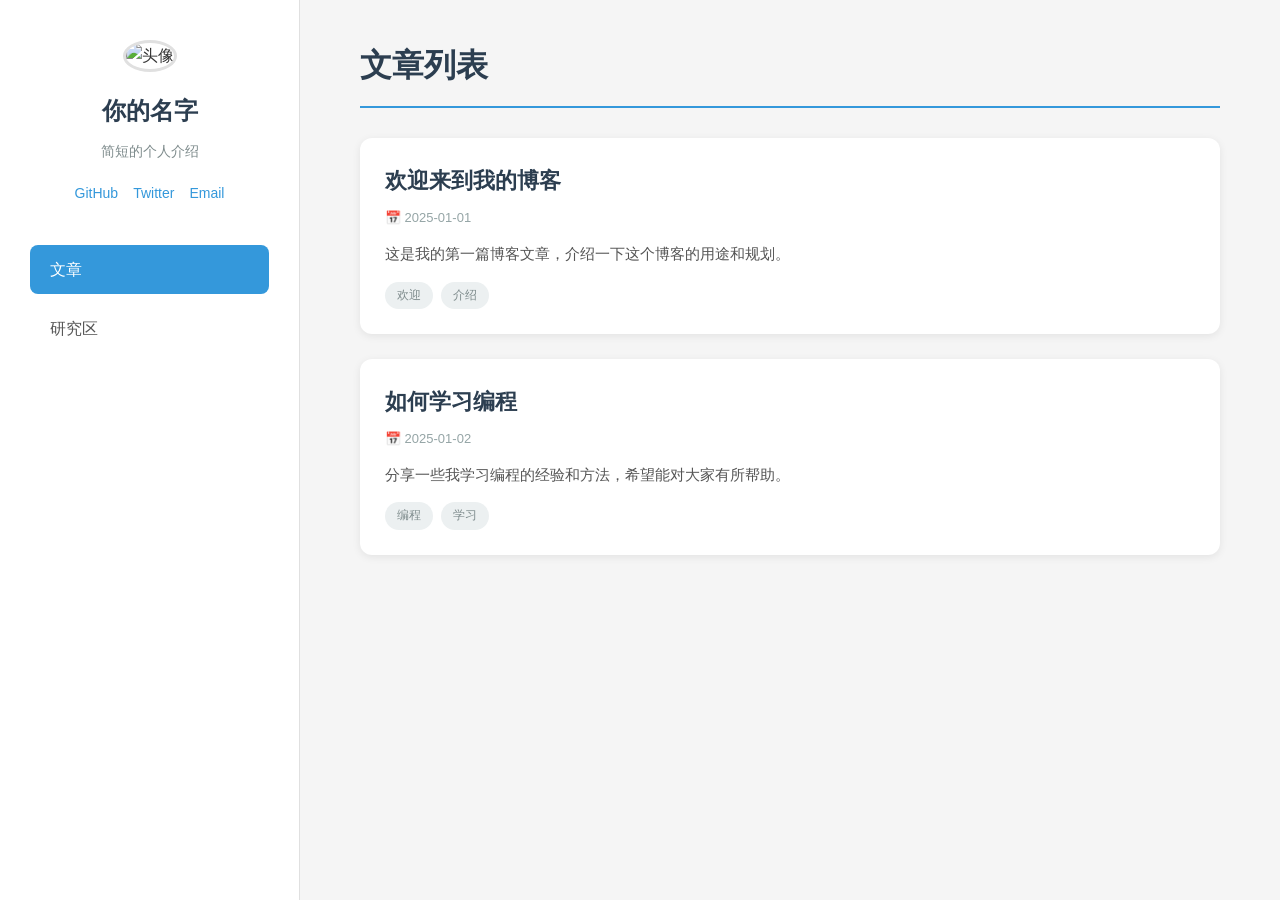
==== index.html @ 2e5daba4 "feat: 创建静态博客网站 - 添加主页 HTML 结构（左侧个人信息，右侧文章列表） - 添加 CSS 样式（简约设计，响应式布局） - 添加原生 JS 应用（Markdown 解析器、博客数据管" ====
<!DOCTYPE html>
<html lang="zh-CN">
<head>
    <meta charset="UTF-8">
    <meta name="viewport" content="width=device-width, initial-scale=1.0">
    <title>我的博客</title>
    <link rel="stylesheet" href="styles.css">
</head>
<body>
    <div class="container">
        <!-- 左侧边栏 -->
        <aside class="sidebar">
            <div class="profile">
                <img src="avatar.png" alt="头像" class="avatar">
                <h1 class="name">你的名字</h1>
                <p class="bio">简短的个人介绍</p>
                <div class="social-links">
                    <a href="#">GitHub</a>
                    <a href="#">Twitter</a>
                    <a href="#">Email</a>
                </div>
            </div>
            <nav class="nav-menu">
                <a href="#" class="nav-item active" data-section="articles">文章</a>
                <a href="#" class="nav-item" data-section="research">研究区</a>
            </nav>
        </aside>

        <!-- 右侧主内容区 -->
        <main class="main-content">
            <!-- 文章列表区域 -->
            <section id="articles-section" class="content-section active">
                <h2 class="section-title">文章列表</h2>
                <div id="articles-list" class="articles-list">
                    <!-- 文章列表将通过 JS 动态加载 -->
                </div>
            </section>

            <!-- 研究区 -->
            <section id="research-section" class="content-section">
                <h2 class="section-title">研究区</h2>
                <div class="research-nav">
                    <button class="research-btn active" data-view="projects">项目视图</button>
                    <button class="research-btn" data-view="folders">文件夹视图</button>
                </div>
                <div id="research-content" class="research-content">
                    <!-- 研究区内容将通过 JS 动态加载 -->
                </div>
            </section>

            <!-- 文章阅读区域 -->
            <section id="article-view" class="content-section">
                <button id="back-to-list" class="back-btn">← 返回列表</button>
                <article id="article-content" class="article-content">
                    <!-- 文章内容将通过 JS 动态加载 -->
                </article>
            </section>
        </main>
    </div>

    <script src="app.js"></script>
</body>
</html>
---- styles.css ----
/* 基础样式重置 */
* {
    margin: 0;
    padding: 0;
    box-sizing: border-box;
}

body {
    font-family: -apple-system, BlinkMacSystemFont, "Segoe UI", Roboto, "Helvetica Neue", Arial, sans-serif;
    line-height: 1.6;
    color: #333;
    background-color: #f5f5f5;
}

/* 主容器布局 */
.container {
    display: flex;
    min-height: 100vh;
    max-width: 1400px;
    margin: 0 auto;
}

/* 左侧边栏样式 */
.sidebar {
    width: 300px;
    background: #fff;
    padding: 40px 30px;
    border-right: 1px solid #e0e0e0;
    position: fixed;
    height: 100vh;
    overflow-y: auto;
}

.profile {
    text-align: center;
    margin-bottom: 40px;
}

.avatar {
    width: 120px;
    height: 120px;
    border-radius: 50%;
    object-fit: cover;
    margin-bottom: 20px;
    border: 3px solid #e0e0e0;
}

.name {
    font-size: 24px;
    font-weight: 600;
    margin-bottom: 10px;
    color: #2c3e50;
}

.bio {
    font-size: 14px;
    color: #7f8c8d;
    margin-bottom: 20px;
}

.social-links {
    display: flex;
    justify-content: center;
    gap: 15px;
}

.social-links a {
    color: #3498db;
    text-decoration: none;
    font-size: 14px;
    transition: color 0.3s;
}

.social-links a:hover {
    color: #2980b9;
}

/* 导航菜单 */
.nav-menu {
    display: flex;
    flex-direction: column;
    gap: 10px;
}

.nav-item {
    padding: 12px 20px;
    color: #555;
    text-decoration: none;
    border-radius: 8px;
    transition: all 0.3s;
    font-weight: 500;
}

.nav-item:hover {
    background: #f8f9fa;
    color: #3498db;
}

.nav-item.active {
    background: #3498db;
    color: #fff;
}

/* 主内容区 */
.main-content {
    flex: 1;
    margin-left: 300px;
    padding: 40px 60px;
}

.content-section {
    display: none;
}

.content-section.active {
    display: block;
}

.section-title {
    font-size: 32px;
    font-weight: 700;
    color: #2c3e50;
    margin-bottom: 30px;
    padding-bottom: 15px;
    border-bottom: 2px solid #3498db;
}

/* 文章列表样式 */
.articles-list {
    display: flex;
    flex-direction: column;
    gap: 25px;
}

.article-card {
    background: #fff;
    padding: 25px;
    border-radius: 12px;
    box-shadow: 0 2px 8px rgba(0,0,0,0.08);
    transition: transform 0.3s, box-shadow 0.3s;
    cursor: pointer;
}

.article-card:hover {
    transform: translateY(-3px);
    box-shadow: 0 4px 16px rgba(0,0,0,0.12);
}

.article-card h3 {
    font-size: 22px;
    color: #2c3e50;
    margin-bottom: 10px;
}

.article-card .meta {
    font-size: 13px;
    color: #95a5a6;
    margin-bottom: 12px;
}

.article-card .excerpt {
    font-size: 15px;
    color: #555;
    line-height: 1.7;
}

.article-card .tags {
    margin-top: 15px;
    display: flex;
    gap: 8px;
    flex-wrap: wrap;
}

.tag {
    background: #ecf0f1;
    color: #7f8c8d;
    padding: 4px 12px;
    border-radius: 15px;
    font-size: 12px;
}

/* 研究区样式 */
.research-nav {
    margin-bottom: 30px;
    display: flex;
    gap: 15px;
}

.research-btn {
    padding: 10px 25px;
    border: 2px solid #3498db;
    background: #fff;
    color: #3498db;
    border-radius: 8px;
    cursor: pointer;
    font-weight: 500;
    transition: all 0.3s;
}

.research-btn.active {
    background: #3498db;
    color: #fff;
}

.research-btn:hover:not(.active) {
    background: #ebf5fb;
}

.research-content {
    display: flex;
    flex-direction: column;
    gap: 20px;
}

/* 项目卡片（项目视图） */
.project-grid {
    display: grid;
    grid-template-columns: repeat(auto-fill, minmax(300px, 1fr));
    gap: 25px;
}

.project-card {
    background: #fff;
    padding: 25px;
    border-radius: 12px;
    box-shadow: 0 2px 8px rgba(0,0,0,0.08);
    border-left: 4px solid #3498db;
}

.project-card h3 {
    font-size: 20px;
    color: #2c3e50;
    margin-bottom: 12px;
}

.project-card p {
    font-size: 14px;
    color: #555;
    margin-bottom: 15px;
    line-height: 1.7;
}

.project-card .project-meta {
    font-size: 13px;
    color: #95a5a6;
}

/* 文件夹视图 */
.folder-tree {
    background: #fff;
    padding: 25px;
    border-radius: 12px;
    box-shadow: 0 2px 8px rgba(0,0,0,0.08);
}

.folder-item {
    padding: 12px 15px;
    margin: 5px 0;
    border-radius: 6px;
    cursor: pointer;
    transition: background 0.2s;
    display: flex;
    align-items: center;
    gap: 10px;
}

.folder-item:hover {
    background: #f8f9fa;
}

.folder-item .folder-icon {
    color: #f39c12;
    font-weight: bold;
}

.folder-item .file-icon {
    color: #3498db;
}

.folder-children {
    margin-left: 25px;
    border-left: 2px solid #e0e0e0;
    padding-left: 15px;
}

/* 文章阅读页面 */
.back-btn {
    background: #3498db;
    color: #fff;
    border: none;
    padding: 10px 20px;
    border-radius: 6px;
    cursor: pointer;
    font-size: 14px;
    margin-bottom: 25px;
    transition: background 0.3s;
}

.back-btn:hover {
    background: #2980b9;
}

.article-content {
    background: #fff;
    padding: 40px;
    border-radius: 12px;
    box-shadow: 0 2px 8px rgba(0,0,0,0.08);
    line-height: 1.8;
}

.article-content h1 {
    font-size: 32px;
    color: #2c3e50;
    margin-bottom: 15px;
}

.article-content .article-meta {
    font-size: 14px;
    color: #95a5a6;
    margin-bottom: 30px;
    padding-bottom: 20px;
    border-bottom: 1px solid #e0e0e0;
}

.article-content h2 {
    font-size: 24px;
    color: #2c3e50;
    margin: 30px 0 15px;
}

.article-content h3 {
    font-size: 20px;
    color: #2c3e50;
    margin: 25px 0 12px;
}

.article-content p {
    margin-bottom: 18px;
    color: #444;
}

.article-content ul, .article-content ol {
    margin: 15px 0;
    padding-left: 30px;
}

.article-content li {
    margin-bottom: 8px;
}

.article-content code {
    background: #f8f9fa;
    padding: 2px 6px;
    border-radius: 4px;
    font-family: "Courier New", Courier, monospace;
    font-size: 14px;
    color: #e74c3c;
}

.article-content pre {
    background: #2c3e50;
    color: #ecf0f1;
    padding: 20px;
    border-radius: 8px;
    overflow-x: auto;
    margin: 20px 0;
}

.article-content pre code {
    background: transparent;
    color: inherit;
    padding: 0;
}

.article-content blockquote {
    border-left: 4px solid #3498db;
    padding-left: 20px;
    margin: 20px 0;
    color: #555;
    font-style: italic;
}

.article-content img {
    max-width: 100%;
    height: auto;
    border-radius: 8px;
    margin: 20px 0;
}

.article-content table {
    width: 100%;
    border-collapse: collapse;
    margin: 20px 0;
}

.article-content th, .article-content td {
    border: 1px solid #e0e0e0;
    padding: 12px;
    text-align: left;
}

.article-content th {
    background: #f8f9fa;
    font-weight: 600;
}

/* 响应式设计 */
@media (max-width: 768px) {
    .container {
        flex-direction: column;
    }

    .sidebar {
        width: 100%;
        position: relative;
        height: auto;
        border-right: none;
        border-bottom: 1px solid #e0e0e0;
    }

    .main-content {
        margin-left: 0;
        padding: 30px 25px;
    }

    .article-content {
        padding: 25px;
    }
}
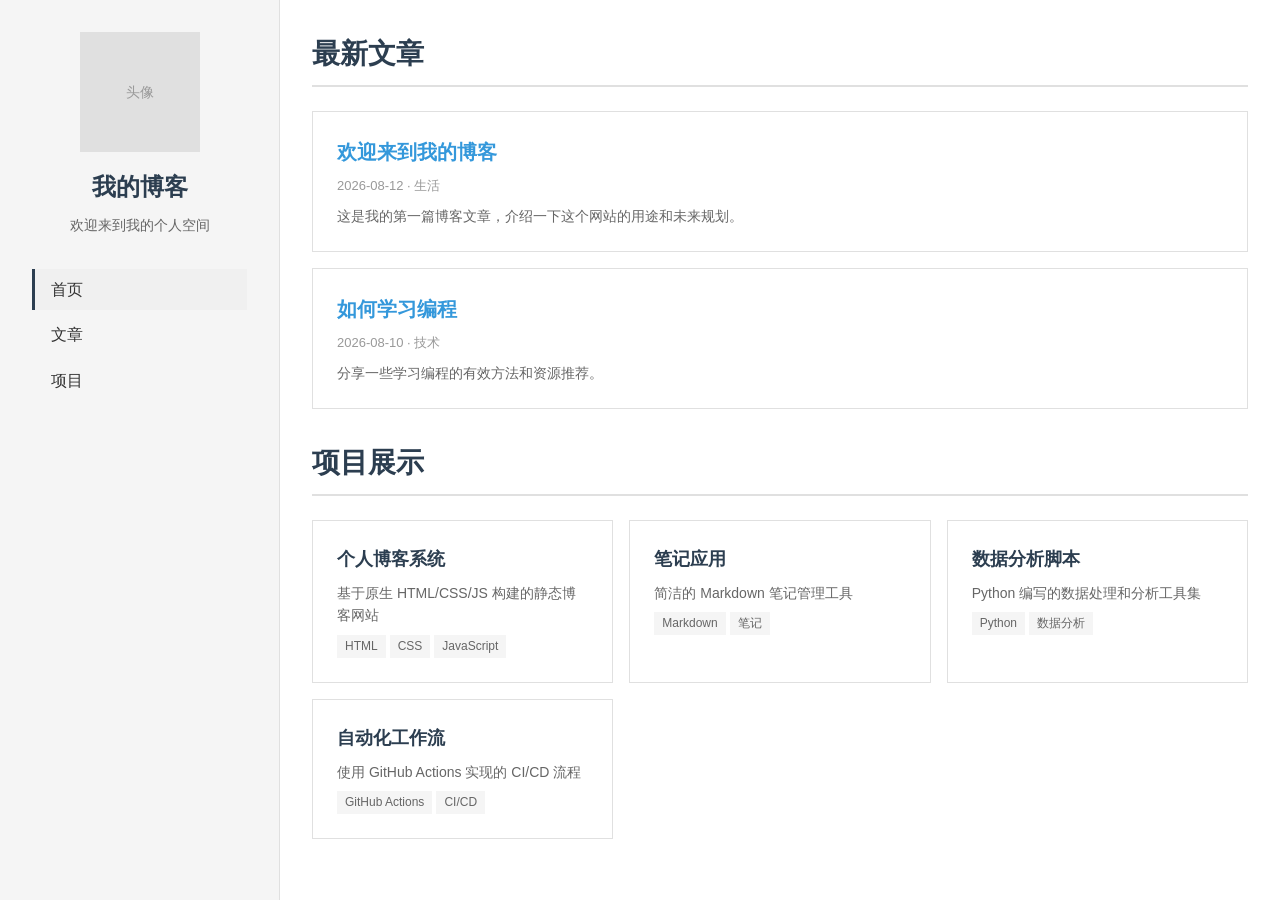
==== commit b8b39b51: "feat: 完整静态博客网站 功能特性： - 首页显示最新文章和项目列表 - 文章区：Markdown 渲染，支持标题/代码/引用等 - 项目区：按分类展示项目 - 左侧个人信息导航，右侧内容区布局 " ====
--- a/index.html
+++ b/index.html
@@ -3,57 +3,60 @@
 <head>
     <meta charset="UTF-8">
     <meta name="viewport" content="width=device-width, initial-scale=1.0">
-    <title>我的博客</title>
+    <title>个人博客</title>
     <link rel="stylesheet" href="styles.css">
 </head>
 <body>
     <div class="container">
         <!-- 左侧边栏 -->
         <aside class="sidebar">
-            <div class="profile">
-                <img src="avatar.png" alt="头像" class="avatar">
-                <h1 class="name">你的名字</h1>
-                <p class="bio">简短的个人介绍</p>
-                <div class="social-links">
-                    <a href="#">GitHub</a>
-                    <a href="#">Twitter</a>
-                    <a href="#">Email</a>
+            <div class="profile-section">
+                <div class="avatar">
+                    <div class="avatar-placeholder">头像</div>
                 </div>
+                <h1 class="site-title">我的博客</h1>
+                <p class="bio">欢迎来到我的个人空间</p>
             </div>
-            <nav class="nav-menu">
-                <a href="#" class="nav-item active" data-section="articles">文章</a>
-                <a href="#" class="nav-item" data-section="research">研究区</a>
+            
+            <nav class="main-nav">
+                <ul>
+                    <li><a href="#" data-view="home" class="nav-link active">首页</a></li>
+                    <li><a href="#" data-view="articles" class="nav-link">文章</a></li>
+                    <li><a href="#" data-view="projects" class="nav-link">项目</a></li>
+                </ul>
             </nav>
         </aside>
 
-        <!-- 右侧主内容区 -->
-        <main class="main-content">
-            <!-- 文章列表区域 -->
-            <section id="articles-section" class="content-section active">
-                <h2 class="section-title">文章列表</h2>
-                <div id="articles-list" class="articles-list">
-                    <!-- 文章列表将通过 JS 动态加载 -->
+        <!-- 右侧内容区 -->
+        <main class="content">
+            <!-- 首页视图 -->
+            <section id="home-view" class="view active">
+                <h2 class="section-title">最新文章</h2>
+                <div id="latest-articles" class="article-list"></div>
+                
+                <h2 class="section-title">项目展示</h2>
+                <div id="latest-projects" class="project-list"></div>
+            </section>
+
+            <!-- 文章列表视图 -->
+            <section id="articles-view" class="view">
+                <h2 class="section-title">全部文章</h2>
+                <div id="all-articles" class="article-list"></div>
+            </section>
+
+            <!-- 项目视图 -->
+            <section id="projects-view" class="view">
+                <h2 class="section-title">项目分类</h2>
+                <div class="projects-container">
+                    <div id="project-categories" class="project-categories"></div>
+                    <div id="project-detail" class="project-detail"></div>
                 </div>
             </section>
 
-            <!-- 研究区 -->
-            <section id="research-section" class="content-section">
-                <h2 class="section-title">研究区</h2>
-                <div class="research-nav">
-                    <button class="research-btn active" data-view="projects">项目视图</button>
-                    <button class="research-btn" data-view="folders">文件夹视图</button>
-                </div>
-                <div id="research-content" class="research-content">
-                    <!-- 研究区内容将通过 JS 动态加载 -->
-                </div>
-            </section>
-
-            <!-- 文章阅读区域 -->
-            <section id="article-view" class="content-section">
-                <button id="back-to-list" class="back-btn">← 返回列表</button>
-                <article id="article-content" class="article-content">
-                    <!-- 文章内容将通过 JS 动态加载 -->
-                </article>
+            <!-- 文章阅读视图 -->
+            <section id="article-view" class="view">
+                <button id="back-to-list" class="back-btn">返回列表</button>
+                <article id="article-content" class="article-content"></article>
             </section>
         </main>
     </div>
--- a/styles.css
+++ b/styles.css
@@ -1,3 +1,27 @@
+/* CSS 变量定义 */
+:root {
+    --color-bg: #ffffff;
+    --color-bg-secondary: #f5f5f5;
+    --color-text: #333333;
+    --color-text-secondary: #666666;
+    --color-text-muted: #999999;
+    --color-border: #e0e0e0;
+    --color-primary: #2c3e50;
+    --color-primary-light: #34495e;
+    --color-accent: #3498db;
+    --color-card-bg: #ffffff;
+    --color-hover-bg: #f0f0f0;
+    
+    --font-title: "Noto Serif SC", "SimSun", "Songti SC", serif;
+    --font-body: -apple-system, BlinkMacSystemFont, "Segoe UI", Roboto, sans-serif;
+    
+    --spacing-xs: 4px;
+    --spacing-sm: 8px;
+    --spacing-md: 16px;
+    --spacing-lg: 24px;
+    --spacing-xl: 32px;
+}
+
 /* 基础样式重置 */
 * {
     margin: 0;
@@ -6,13 +30,13 @@
 }
 
 body {
-    font-family: -apple-system, BlinkMacSystemFont, "Segoe UI", Roboto, "Helvetica Neue", Arial, sans-serif;
+    font-family: var(--font-body);
+    background-color: var(--color-bg);
+    color: var(--color-text);
     line-height: 1.6;
-    color: #333;
-    background-color: #f5f5f5;
-}
-
-/* 主容器布局 */
+}
+
+/* 布局容器 */
 .container {
     display: flex;
     min-height: 100vh;
@@ -20,388 +44,287 @@
     margin: 0 auto;
 }
 
-/* 左侧边栏样式 */
+/* 左侧边栏 */
 .sidebar {
-    width: 300px;
-    background: #fff;
-    padding: 40px 30px;
-    border-right: 1px solid #e0e0e0;
+    width: 280px;
+    background-color: var(--color-bg-secondary);
+    border-right: 1px solid var(--color-border);
+    padding: var(--spacing-xl);
     position: fixed;
     height: 100vh;
     overflow-y: auto;
 }
 
-.profile {
+.profile-section {
     text-align: center;
-    margin-bottom: 40px;
+    margin-bottom: var(--spacing-xl);
 }
 
 .avatar {
     width: 120px;
     height: 120px;
-    border-radius: 50%;
-    object-fit: cover;
-    margin-bottom: 20px;
-    border: 3px solid #e0e0e0;
-}
-
-.name {
-    font-size: 24px;
-    font-weight: 600;
-    margin-bottom: 10px;
-    color: #2c3e50;
-}
-
-.bio {
-    font-size: 14px;
-    color: #7f8c8d;
-    margin-bottom: 20px;
-}
-
-.social-links {
-    display: flex;
-    justify-content: center;
-    gap: 15px;
-}
-
-.social-links a {
-    color: #3498db;
-    text-decoration: none;
-    font-size: 14px;
-    transition: color 0.3s;
-}
-
-.social-links a:hover {
-    color: #2980b9;
-}
-
-/* 导航菜单 */
-.nav-menu {
-    display: flex;
-    flex-direction: column;
-    gap: 10px;
-}
-
-.nav-item {
-    padding: 12px 20px;
-    color: #555;
-    text-decoration: none;
-    border-radius: 8px;
-    transition: all 0.3s;
-    font-weight: 500;
-}
-
-.nav-item:hover {
-    background: #f8f9fa;
-    color: #3498db;
-}
-
-.nav-item.active {
-    background: #3498db;
-    color: #fff;
-}
-
-/* 主内容区 */
-.main-content {
-    flex: 1;
-    margin-left: 300px;
-    padding: 40px 60px;
-}
-
-.content-section {
-    display: none;
-}
-
-.content-section.active {
-    display: block;
-}
-
-.section-title {
-    font-size: 32px;
-    font-weight: 700;
-    color: #2c3e50;
-    margin-bottom: 30px;
-    padding-bottom: 15px;
-    border-bottom: 2px solid #3498db;
-}
-
-/* 文章列表样式 */
-.articles-list {
-    display: flex;
-    flex-direction: column;
-    gap: 25px;
-}
-
-.article-card {
-    background: #fff;
-    padding: 25px;
-    border-radius: 12px;
-    box-shadow: 0 2px 8px rgba(0,0,0,0.08);
-    transition: transform 0.3s, box-shadow 0.3s;
-    cursor: pointer;
-}
-
-.article-card:hover {
-    transform: translateY(-3px);
-    box-shadow: 0 4px 16px rgba(0,0,0,0.12);
-}
-
-.article-card h3 {
-    font-size: 22px;
-    color: #2c3e50;
-    margin-bottom: 10px;
-}
-
-.article-card .meta {
-    font-size: 13px;
-    color: #95a5a6;
-    margin-bottom: 12px;
-}
-
-.article-card .excerpt {
-    font-size: 15px;
-    color: #555;
-    line-height: 1.7;
-}
-
-.article-card .tags {
-    margin-top: 15px;
-    display: flex;
-    gap: 8px;
-    flex-wrap: wrap;
-}
-
-.tag {
-    background: #ecf0f1;
-    color: #7f8c8d;
-    padding: 4px 12px;
-    border-radius: 15px;
-    font-size: 12px;
-}
-
-/* 研究区样式 */
-.research-nav {
-    margin-bottom: 30px;
-    display: flex;
-    gap: 15px;
-}
-
-.research-btn {
-    padding: 10px 25px;
-    border: 2px solid #3498db;
-    background: #fff;
-    color: #3498db;
-    border-radius: 8px;
-    cursor: pointer;
-    font-weight: 500;
-    transition: all 0.3s;
-}
-
-.research-btn.active {
-    background: #3498db;
-    color: #fff;
-}
-
-.research-btn:hover:not(.active) {
-    background: #ebf5fb;
-}
-
-.research-content {
-    display: flex;
-    flex-direction: column;
-    gap: 20px;
-}
-
-/* 项目卡片（项目视图） */
-.project-grid {
-    display: grid;
-    grid-template-columns: repeat(auto-fill, minmax(300px, 1fr));
-    gap: 25px;
-}
-
-.project-card {
-    background: #fff;
-    padding: 25px;
-    border-radius: 12px;
-    box-shadow: 0 2px 8px rgba(0,0,0,0.08);
-    border-left: 4px solid #3498db;
-}
-
-.project-card h3 {
-    font-size: 20px;
-    color: #2c3e50;
-    margin-bottom: 12px;
-}
-
-.project-card p {
-    font-size: 14px;
-    color: #555;
-    margin-bottom: 15px;
-    line-height: 1.7;
-}
-
-.project-card .project-meta {
-    font-size: 13px;
-    color: #95a5a6;
-}
-
-/* 文件夹视图 */
-.folder-tree {
-    background: #fff;
-    padding: 25px;
-    border-radius: 12px;
-    box-shadow: 0 2px 8px rgba(0,0,0,0.08);
-}
-
-.folder-item {
-    padding: 12px 15px;
-    margin: 5px 0;
-    border-radius: 6px;
-    cursor: pointer;
-    transition: background 0.2s;
+    margin: 0 auto var(--spacing-md);
+    background-color: var(--color-border);
     display: flex;
     align-items: center;
-    gap: 10px;
-}
-
-.folder-item:hover {
-    background: #f8f9fa;
-}
-
-.folder-item .folder-icon {
-    color: #f39c12;
-    font-weight: bold;
-}
-
-.folder-item .file-icon {
-    color: #3498db;
-}
-
-.folder-children {
-    margin-left: 25px;
-    border-left: 2px solid #e0e0e0;
-    padding-left: 15px;
-}
-
-/* 文章阅读页面 */
+    justify-content: center;
+}
+
+.avatar-placeholder {
+    color: var(--color-text-muted);
+    font-size: 14px;
+}
+
+.site-title {
+    font-family: var(--font-title);
+    font-size: 24px;
+    color: var(--color-primary);
+    margin-bottom: var(--spacing-sm);
+}
+
+.bio {
+    color: var(--color-text-secondary);
+    font-size: 14px;
+}
+
+/* 导航菜单 */
+.main-nav ul {
+    list-style: none;
+}
+
+.main-nav li {
+    margin-bottom: var(--spacing-xs);
+}
+
+.nav-link {
+    display: block;
+    padding: var(--spacing-sm) var(--spacing-md);
+    color: var(--color-text);
+    text-decoration: none;
+    border-left: 3px solid transparent;
+}
+
+.nav-link:hover,
+.nav-link.active {
+    background-color: var(--color-hover-bg);
+    border-left-color: var(--color-primary);
+}
+
+/* 右侧内容区 */
+.content {
+    flex: 1;
+    margin-left: 280px;
+    padding: var(--spacing-xl);
+}
+
+.view {
+    display: none;
+}
+
+.view.active {
+    display: block;
+}
+
+.section-title {
+    font-family: var(--font-title);
+    font-size: 28px;
+    color: var(--color-primary);
+    margin-bottom: var(--spacing-lg);
+    padding-bottom: var(--spacing-sm);
+    border-bottom: 2px solid var(--color-border);
+}
+
+/* 文章列表 */
+.article-list {
+    display: grid;
+    gap: var(--spacing-md);
+    margin-bottom: var(--spacing-xl);
+}
+
+.article-card {
+    background-color: var(--color-card-bg);
+    border: 1px solid var(--color-border);
+    padding: var(--spacing-lg);
+}
+
+.article-card h3 {
+    font-family: var(--font-title);
+    font-size: 20px;
+    color: var(--color-primary);
+    margin-bottom: var(--spacing-sm);
+}
+
+.article-card .meta {
+    color: var(--color-text-muted);
+    font-size: 13px;
+    margin-bottom: var(--spacing-sm);
+}
+
+.article-card .excerpt {
+    color: var(--color-text-secondary);
+    font-size: 14px;
+}
+
+.article-card a {
+    color: var(--color-accent);
+    text-decoration: none;
+}
+
+.article-card a:hover {
+    text-decoration: underline;
+}
+
+/* 项目列表 */
+.project-list {
+    display: grid;
+    grid-template-columns: repeat(auto-fill, minmax(280px, 1fr));
+    gap: var(--spacing-md);
+    margin-bottom: var(--spacing-xl);
+}
+
+.project-card {
+    background-color: var(--color-card-bg);
+    border: 1px solid var(--color-border);
+    padding: var(--spacing-lg);
+}
+
+.project-card h3 {
+    font-family: var(--font-title);
+    font-size: 18px;
+    color: var(--color-primary);
+    margin-bottom: var(--spacing-sm);
+}
+
+.project-card .description {
+    color: var(--color-text-secondary);
+    font-size: 14px;
+    margin-bottom: var(--spacing-sm);
+}
+
+.project-card .tags {
+    display: flex;
+    flex-wrap: wrap;
+    gap: var(--spacing-xs);
+}
+
+.tag {
+    background-color: var(--color-bg-secondary);
+    color: var(--color-text-secondary);
+    padding: 2px var(--spacing-sm);
+    font-size: 12px;
+}
+
+/* 项目分类视图 */
+.projects-container {
+    display: flex;
+    gap: var(--spacing-lg);
+}
+
+.project-categories {
+    width: 200px;
+    flex-shrink: 0;
+}
+
+.category-item {
+    padding: var(--spacing-sm) var(--spacing-md);
+    cursor: pointer;
+    border-left: 3px solid transparent;
+}
+
+.category-item:hover,
+.category-item.active {
+    background-color: var(--color-hover-bg);
+    border-left-color: var(--color-primary);
+}
+
+.project-detail {
+    flex: 1;
+}
+
+/* 文章阅读页 */
 .back-btn {
-    background: #3498db;
-    color: #fff;
-    border: none;
-    padding: 10px 20px;
-    border-radius: 6px;
+    background: none;
+    border: 1px solid var(--color-border);
+    padding: var(--spacing-sm) var(--spacing-md);
     cursor: pointer;
-    font-size: 14px;
-    margin-bottom: 25px;
-    transition: background 0.3s;
+    margin-bottom: var(--spacing-lg);
+    color: var(--color-text-secondary);
 }
 
 .back-btn:hover {
-    background: #2980b9;
+    background-color: var(--color-hover-bg);
 }
 
 .article-content {
-    background: #fff;
-    padding: 40px;
-    border-radius: 12px;
-    box-shadow: 0 2px 8px rgba(0,0,0,0.08);
+    font-family: var(--font-body);
     line-height: 1.8;
 }
 
-.article-content h1 {
-    font-size: 32px;
-    color: #2c3e50;
-    margin-bottom: 15px;
-}
-
-.article-content .article-meta {
-    font-size: 14px;
-    color: #95a5a6;
-    margin-bottom: 30px;
-    padding-bottom: 20px;
-    border-bottom: 1px solid #e0e0e0;
-}
-
-.article-content h2 {
-    font-size: 24px;
-    color: #2c3e50;
-    margin: 30px 0 15px;
-}
-
-.article-content h3 {
-    font-size: 20px;
-    color: #2c3e50;
-    margin: 25px 0 12px;
+.article-content h1,
+.article-content h2,
+.article-content h3,
+.article-content h4 {
+    font-family: var(--font-title);
+    color: var(--color-primary);
+    margin: var(--spacing-xl) 0 var(--spacing-md);
 }
 
 .article-content p {
-    margin-bottom: 18px;
-    color: #444;
-}
-
-.article-content ul, .article-content ol {
-    margin: 15px 0;
-    padding-left: 30px;
-}
-
-.article-content li {
-    margin-bottom: 8px;
+    margin-bottom: var(--spacing-md);
 }
 
 .article-content code {
-    background: #f8f9fa;
-    padding: 2px 6px;
-    border-radius: 4px;
-    font-family: "Courier New", Courier, monospace;
-    font-size: 14px;
-    color: #e74c3c;
+    background-color: var(--color-bg-secondary);
+    padding: 2px var(--spacing-xs);
+    font-family: "Courier New", monospace;
+    font-size: 14px;
 }
 
 .article-content pre {
-    background: #2c3e50;
-    color: #ecf0f1;
-    padding: 20px;
-    border-radius: 8px;
+    background-color: var(--color-bg-secondary);
+    padding: var(--spacing-md);
     overflow-x: auto;
-    margin: 20px 0;
+    margin-bottom: var(--spacing-md);
 }
 
 .article-content pre code {
-    background: transparent;
-    color: inherit;
+    background: none;
     padding: 0;
 }
 
 .article-content blockquote {
-    border-left: 4px solid #3498db;
-    padding-left: 20px;
-    margin: 20px 0;
-    color: #555;
-    font-style: italic;
+    border-left: 4px solid var(--color-border);
+    padding-left: var(--spacing-md);
+    color: var(--color-text-secondary);
+    margin: var(--spacing-md) 0;
+}
+
+.article-content ul,
+.article-content ol {
+    margin-bottom: var(--spacing-md);
+    padding-left: var(--spacing-lg);
 }
 
 .article-content img {
     max-width: 100%;
     height: auto;
-    border-radius: 8px;
-    margin: 20px 0;
 }
 
 .article-content table {
     width: 100%;
     border-collapse: collapse;
-    margin: 20px 0;
-}
-
-.article-content th, .article-content td {
-    border: 1px solid #e0e0e0;
-    padding: 12px;
+    margin-bottom: var(--spacing-md);
+}
+
+.article-content th,
+.article-content td {
+    border: 1px solid var(--color-border);
+    padding: var(--spacing-sm);
     text-align: left;
 }
 
 .article-content th {
-    background: #f8f9fa;
-    font-weight: 600;
+    background-color: var(--color-bg-secondary);
 }
 
 /* 响应式设计 */
@@ -409,21 +332,24 @@
     .container {
         flex-direction: column;
     }
-
+    
     .sidebar {
         width: 100%;
+        height: auto;
         position: relative;
-        height: auto;
         border-right: none;
-        border-bottom: 1px solid #e0e0e0;
-    }
-
-    .main-content {
+        border-bottom: 1px solid var(--color-border);
+    }
+    
+    .content {
         margin-left: 0;
-        padding: 30px 25px;
-    }
-
-    .article-content {
-        padding: 25px;
-    }
-}
+    }
+    
+    .projects-container {
+        flex-direction: column;
+    }
+    
+    .project-categories {
+        width: 100%;
+    }
+}
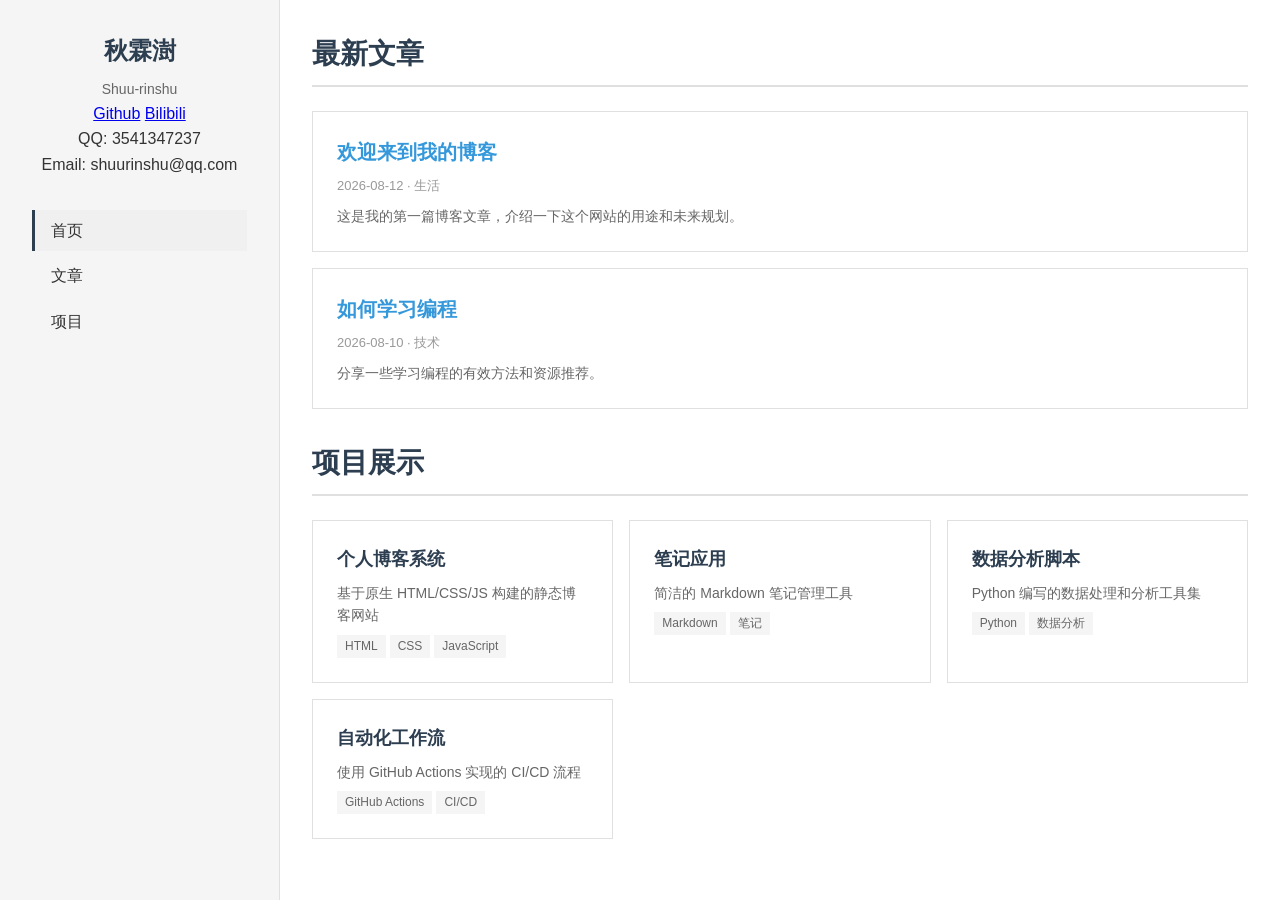
==== commit ee6667fe: "小修改" ====
--- a/index.html
+++ b/index.html
@@ -3,19 +3,23 @@
 <head>
     <meta charset="UTF-8">
     <meta name="viewport" content="width=device-width, initial-scale=1.0">
-    <title>个人博客</title>
-    <link rel="stylesheet" href="styles.css">
+    <title>秋霖澍的空间</title>
+    <link rel="stylesheet" href="css/index.css">
 </head>
 <body>
     <div class="container">
         <!-- 左侧边栏 -->
         <aside class="sidebar">
             <div class="profile-section">
-                <div class="avatar">
+                <!-- <div class="avatar">
                     <div class="avatar-placeholder">头像</div>
-                </div>
-                <h1 class="site-title">我的博客</h1>
-                <p class="bio">欢迎来到我的个人空间</p>
+                </div> -->
+                <h1 class="site-title">秋霖澍</h1>
+                <p class="bio">Shuu-rinshu</p>
+                <a href="github.com/AkirinShu">Github</a>
+                <a href="space.bilibili.com/93628520">Bilibili</a>
+                <p>QQ: 3541347237</p>
+                <p>Email: shuurinshu@qq.com</p>
             </div>
             
             <nav class="main-nav">
--- a/css/index.css
+++ b/css/index.css
@@ -0,0 +1,355 @@
+/* CSS 变量定义 */
+:root {
+    --color-bg: #ffffff;
+    --color-bg-secondary: #f5f5f5;
+    --color-text: #333333;
+    --color-text-secondary: #666666;
+    --color-text-muted: #999999;
+    --color-border: #e0e0e0;
+    --color-primary: #2c3e50;
+    --color-primary-light: #34495e;
+    --color-accent: #3498db;
+    --color-card-bg: #ffffff;
+    --color-hover-bg: #f0f0f0;
+    
+    --font-title: "Noto Serif SC", "SimSun", "Songti SC", serif;
+    --font-body: -apple-system, BlinkMacSystemFont, "Segoe UI", Roboto, sans-serif;
+    
+    --spacing-xs: 4px;
+    --spacing-sm: 8px;
+    --spacing-md: 16px;
+    --spacing-lg: 24px;
+    --spacing-xl: 32px;
+}
+
+/* 基础样式重置 */
+* {
+    margin: 0;
+    padding: 0;
+    box-sizing: border-box;
+}
+
+body {
+    font-family: var(--font-body);
+    background-color: var(--color-bg);
+    color: var(--color-text);
+    line-height: 1.6;
+}
+
+/* 布局容器 */
+.container {
+    display: flex;
+    min-height: 100vh;
+    max-width: 1400px;
+    margin: 0 auto;
+}
+
+/* 左侧边栏 */
+.sidebar {
+    width: 280px;
+    background-color: var(--color-bg-secondary);
+    border-right: 1px solid var(--color-border);
+    padding: var(--spacing-xl);
+    position: fixed;
+    height: 100vh;
+    overflow-y: auto;
+}
+
+.profile-section {
+    text-align: center;
+    margin-bottom: var(--spacing-xl);
+}
+
+.avatar {
+    width: 120px;
+    height: 120px;
+    margin: 0 auto var(--spacing-md);
+    background-color: var(--color-border);
+    display: flex;
+    align-items: center;
+    justify-content: center;
+}
+
+.avatar-placeholder {
+    color: var(--color-text-muted);
+    font-size: 14px;
+}
+
+.site-title {
+    font-family: var(--font-title);
+    font-size: 24px;
+    color: var(--color-primary);
+    margin-bottom: var(--spacing-sm);
+}
+
+.bio {
+    color: var(--color-text-secondary);
+    font-size: 14px;
+}
+
+/* 导航菜单 */
+.main-nav ul {
+    list-style: none;
+}
+
+.main-nav li {
+    margin-bottom: var(--spacing-xs);
+}
+
+.nav-link {
+    display: block;
+    padding: var(--spacing-sm) var(--spacing-md);
+    color: var(--color-text);
+    text-decoration: none;
+    border-left: 3px solid transparent;
+}
+
+.nav-link:hover,
+.nav-link.active {
+    background-color: var(--color-hover-bg);
+    border-left-color: var(--color-primary);
+}
+
+/* 右侧内容区 */
+.content {
+    flex: 1;
+    margin-left: 280px;
+    padding: var(--spacing-xl);
+}
+
+.view {
+    display: none;
+}
+
+.view.active {
+    display: block;
+}
+
+.section-title {
+    font-family: var(--font-title);
+    font-size: 28px;
+    color: var(--color-primary);
+    margin-bottom: var(--spacing-lg);
+    padding-bottom: var(--spacing-sm);
+    border-bottom: 2px solid var(--color-border);
+}
+
+/* 文章列表 */
+.article-list {
+    display: grid;
+    gap: var(--spacing-md);
+    margin-bottom: var(--spacing-xl);
+}
+
+.article-card {
+    background-color: var(--color-card-bg);
+    border: 1px solid var(--color-border);
+    padding: var(--spacing-lg);
+}
+
+.article-card h3 {
+    font-family: var(--font-title);
+    font-size: 20px;
+    color: var(--color-primary);
+    margin-bottom: var(--spacing-sm);
+}
+
+.article-card .meta {
+    color: var(--color-text-muted);
+    font-size: 13px;
+    margin-bottom: var(--spacing-sm);
+}
+
+.article-card .excerpt {
+    color: var(--color-text-secondary);
+    font-size: 14px;
+}
+
+.article-card a {
+    color: var(--color-accent);
+    text-decoration: none;
+}
+
+.article-card a:hover {
+    text-decoration: underline;
+}
+
+/* 项目列表 */
+.project-list {
+    display: grid;
+    grid-template-columns: repeat(auto-fill, minmax(280px, 1fr));
+    gap: var(--spacing-md);
+    margin-bottom: var(--spacing-xl);
+}
+
+.project-card {
+    background-color: var(--color-card-bg);
+    border: 1px solid var(--color-border);
+    padding: var(--spacing-lg);
+}
+
+.project-card h3 {
+    font-family: var(--font-title);
+    font-size: 18px;
+    color: var(--color-primary);
+    margin-bottom: var(--spacing-sm);
+}
+
+.project-card .description {
+    color: var(--color-text-secondary);
+    font-size: 14px;
+    margin-bottom: var(--spacing-sm);
+}
+
+.project-card .tags {
+    display: flex;
+    flex-wrap: wrap;
+    gap: var(--spacing-xs);
+}
+
+.tag {
+    background-color: var(--color-bg-secondary);
+    color: var(--color-text-secondary);
+    padding: 2px var(--spacing-sm);
+    font-size: 12px;
+}
+
+/* 项目分类视图 */
+.projects-container {
+    display: flex;
+    gap: var(--spacing-lg);
+}
+
+.project-categories {
+    width: 200px;
+    flex-shrink: 0;
+}
+
+.category-item {
+    padding: var(--spacing-sm) var(--spacing-md);
+    cursor: pointer;
+    border-left: 3px solid transparent;
+}
+
+.category-item:hover,
+.category-item.active {
+    background-color: var(--color-hover-bg);
+    border-left-color: var(--color-primary);
+}
+
+.project-detail {
+    flex: 1;
+}
+
+/* 文章阅读页 */
+.back-btn {
+    background: none;
+    border: 1px solid var(--color-border);
+    padding: var(--spacing-sm) var(--spacing-md);
+    cursor: pointer;
+    margin-bottom: var(--spacing-lg);
+    color: var(--color-text-secondary);
+}
+
+.back-btn:hover {
+    background-color: var(--color-hover-bg);
+}
+
+.article-content {
+    font-family: var(--font-body);
+    line-height: 1.8;
+}
+
+.article-content h1,
+.article-content h2,
+.article-content h3,
+.article-content h4 {
+    font-family: var(--font-title);
+    color: var(--color-primary);
+    margin: var(--spacing-xl) 0 var(--spacing-md);
+}
+
+.article-content p {
+    margin-bottom: var(--spacing-md);
+}
+
+.article-content code {
+    background-color: var(--color-bg-secondary);
+    padding: 2px var(--spacing-xs);
+    font-family: "Courier New", monospace;
+    font-size: 14px;
+}
+
+.article-content pre {
+    background-color: var(--color-bg-secondary);
+    padding: var(--spacing-md);
+    overflow-x: auto;
+    margin-bottom: var(--spacing-md);
+}
+
+.article-content pre code {
+    background: none;
+    padding: 0;
+}
+
+.article-content blockquote {
+    border-left: 4px solid var(--color-border);
+    padding-left: var(--spacing-md);
+    color: var(--color-text-secondary);
+    margin: var(--spacing-md) 0;
+}
+
+.article-content ul,
+.article-content ol {
+    margin-bottom: var(--spacing-md);
+    padding-left: var(--spacing-lg);
+}
+
+.article-content img {
+    max-width: 100%;
+    height: auto;
+}
+
+.article-content table {
+    width: 100%;
+    border-collapse: collapse;
+    margin-bottom: var(--spacing-md);
+}
+
+.article-content th,
+.article-content td {
+    border: 1px solid var(--color-border);
+    padding: var(--spacing-sm);
+    text-align: left;
+}
+
+.article-content th {
+    background-color: var(--color-bg-secondary);
+}
+
+/* 响应式设计 */
+@media (max-width: 768px) {
+    .container {
+        flex-direction: column;
+    }
+    
+    .sidebar {
+        width: 100%;
+        height: auto;
+        position: relative;
+        border-right: none;
+        border-bottom: 1px solid var(--color-border);
+    }
+    
+    .content {
+        margin-left: 0;
+    }
+    
+    .projects-container {
+        flex-direction: column;
+    }
+    
+    .project-categories {
+        width: 100%;
+    }
+}
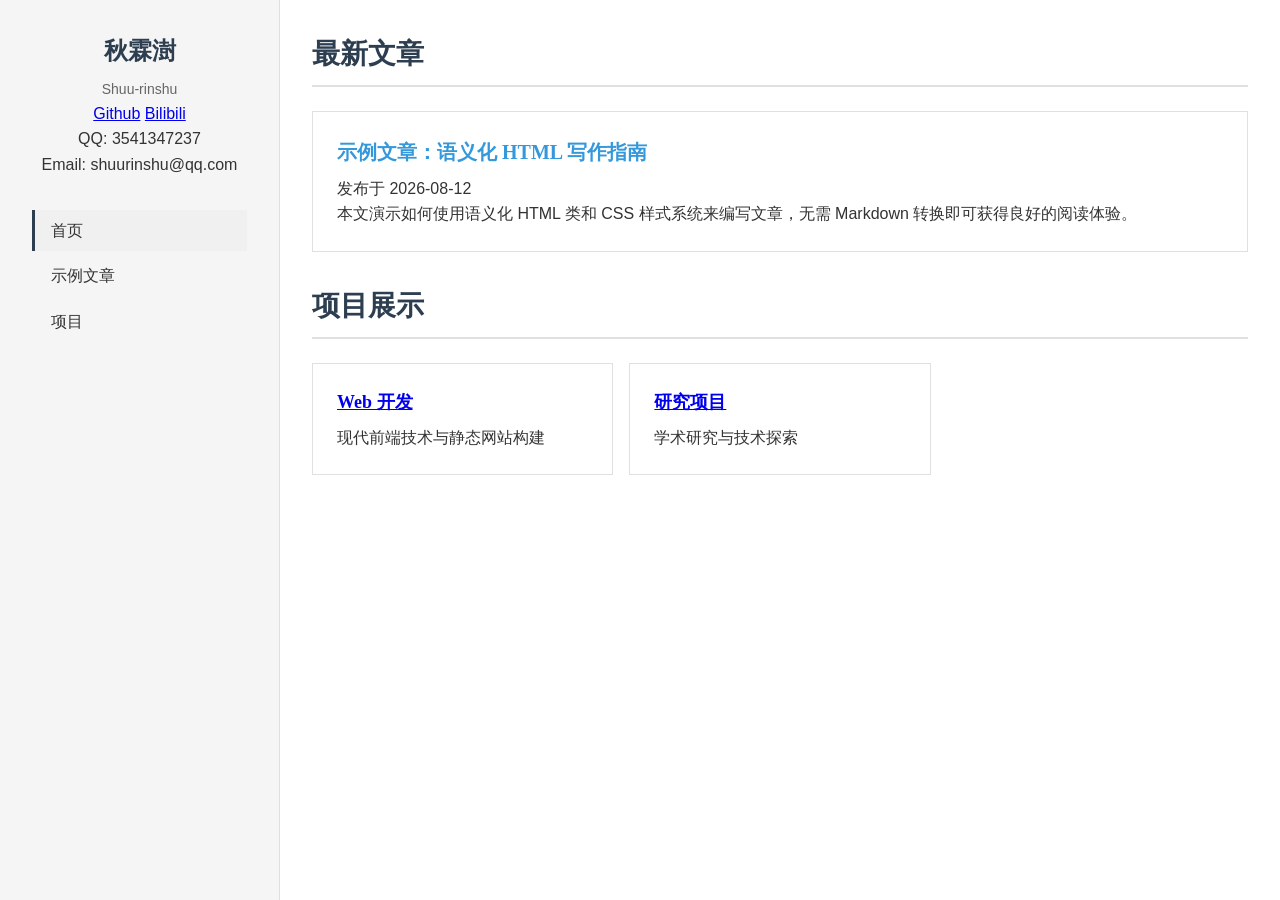
==== commit 48916732: "refactor: 全面重构为 SEO 友好的纯静态 HTML 架构 - 移除所有 JavaScript 动态加载逻辑 (app.js, data/*.json) - 首页改为硬编码文章和项目列表，直" ====
--- a/index.html
+++ b/index.html
@@ -3,68 +3,57 @@
 <head>
     <meta charset="UTF-8">
     <meta name="viewport" content="width=device-width, initial-scale=1.0">
+    <meta name="description" content="秋霖澍的个人博客 - 分享技术文章与项目成果">
     <title>秋霖澍的空间</title>
-    <link rel="stylesheet" href="css/index.css">
+    <link rel="stylesheet" href="styles/index.css">
 </head>
 <body>
     <div class="container">
         <!-- 左侧边栏 -->
         <aside class="sidebar">
             <div class="profile-section">
-                <!-- <div class="avatar">
-                    <div class="avatar-placeholder">头像</div>
-                </div> -->
                 <h1 class="site-title">秋霖澍</h1>
                 <p class="bio">Shuu-rinshu</p>
-                <a href="github.com/AkirinShu">Github</a>
-                <a href="space.bilibili.com/93628520">Bilibili</a>
+                <a href="https://github.com/AkirinShu">Github</a>
+                <a href="https://space.bilibili.com/93628520">Bilibili</a>
                 <p>QQ: 3541347237</p>
                 <p>Email: shuurinshu@qq.com</p>
             </div>
             
             <nav class="main-nav">
                 <ul>
-                    <li><a href="#" data-view="home" class="nav-link active">首页</a></li>
-                    <li><a href="#" data-view="articles" class="nav-link">文章</a></li>
-                    <li><a href="#" data-view="projects" class="nav-link">项目</a></li>
+                    <li><a href="index.html" class="nav-link active">首页</a></li>
+                    <li><a href="articles/demo.html" class="nav-link">示例文章</a></li>
+                    <li><a href="projects.html" class="nav-link">项目</a></li>
                 </ul>
             </nav>
         </aside>
 
         <!-- 右侧内容区 -->
         <main class="content">
-            <!-- 首页视图 -->
-            <section id="home-view" class="view active">
+            <section class="view active">
                 <h2 class="section-title">最新文章</h2>
-                <div id="latest-articles" class="article-list"></div>
+                <div class="article-list">
+                    <article class="article-card">
+                        <h3><a href="articles/demo.html">示例文章：语义化 HTML 写作指南</a></h3>
+                        <p class="article-meta">发布于 2026-08-12</p>
+                        <p class="article-excerpt">本文演示如何使用语义化 HTML 类和 CSS 样式系统来编写文章，无需 Markdown 转换即可获得良好的阅读体验。</p>
+                    </article>
+                </div>
                 
                 <h2 class="section-title">项目展示</h2>
-                <div id="latest-projects" class="project-list"></div>
-            </section>
-
-            <!-- 文章列表视图 -->
-            <section id="articles-view" class="view">
-                <h2 class="section-title">全部文章</h2>
-                <div id="all-articles" class="article-list"></div>
-            </section>
-
-            <!-- 项目视图 -->
-            <section id="projects-view" class="view">
-                <h2 class="section-title">项目分类</h2>
-                <div class="projects-container">
-                    <div id="project-categories" class="project-categories"></div>
-                    <div id="project-detail" class="project-detail"></div>
+                <div class="project-list">
+                    <div class="project-card">
+                        <h3><a href="projects.html#web-dev">Web 开发</a></h3>
+                        <p>现代前端技术与静态网站构建</p>
+                    </div>
+                    <div class="project-card">
+                        <h3><a href="projects.html#research">研究项目</a></h3>
+                        <p>学术研究与技术探索</p>
+                    </div>
                 </div>
-            </section>
-
-            <!-- 文章阅读视图 -->
-            <section id="article-view" class="view">
-                <button id="back-to-list" class="back-btn">返回列表</button>
-                <article id="article-content" class="article-content"></article>
             </section>
         </main>
     </div>
-
-    <script src="app.js"></script>
 </body>
 </html>
--- a/styles/index.css
+++ b/styles/index.css
@@ -0,0 +1,435 @@
+/* CSS 变量定义 */
+:root {
+    --color-bg: #ffffff;
+    --color-bg-secondary: #f5f5f5;
+    --color-text: #333333;
+    --color-text-secondary: #666666;
+    --color-text-muted: #999999;
+    --color-border: #e0e0e0;
+    --color-primary: #2c3e50;
+    --color-primary-light: #34495e;
+    --color-accent: #3498db;
+    --color-card-bg: #ffffff;
+    --color-hover-bg: #f0f0f0;
+    
+    --font-title: "Noto Serif SC", "SimSun", "Songti SC", serif;
+    --font-body: -apple-system, BlinkMacSystemFont, "Segoe UI", Roboto, sans-serif;
+    
+    --spacing-xs: 4px;
+    --spacing-sm: 8px;
+    --spacing-md: 16px;
+    --spacing-lg: 24px;
+    --spacing-xl: 32px;
+}
+
+/* 基础样式重置 */
+* {
+    margin: 0;
+    padding: 0;
+    box-sizing: border-box;
+}
+
+body {
+    font-family: var(--font-body);
+    background-color: var(--color-bg);
+    color: var(--color-text);
+    line-height: 1.6;
+}
+
+/* 布局容器 */
+.container {
+    display: flex;
+    min-height: 100vh;
+    max-width: 1400px;
+    margin: 0 auto;
+}
+
+/* 左侧边栏 */
+.sidebar {
+    width: 280px;
+    background-color: var(--color-bg-secondary);
+    border-right: 1px solid var(--color-border);
+    padding: var(--spacing-xl);
+    position: fixed;
+    height: 100vh;
+    overflow-y: auto;
+}
+
+.profile-section {
+    text-align: center;
+    margin-bottom: var(--spacing-xl);
+}
+
+.avatar {
+    width: 120px;
+    height: 120px;
+    margin: 0 auto var(--spacing-md);
+    background-color: var(--color-border);
+    display: flex;
+    align-items: center;
+    justify-content: center;
+}
+
+.avatar-placeholder {
+    color: var(--color-text-muted);
+    font-size: 14px;
+}
+
+.site-title {
+    font-family: var(--font-title);
+    font-size: 24px;
+    color: var(--color-primary);
+    margin-bottom: var(--spacing-sm);
+}
+
+.bio {
+    color: var(--color-text-secondary);
+    font-size: 14px;
+}
+
+/* 导航菜单 */
+.main-nav ul {
+    list-style: none;
+}
+
+.main-nav li {
+    margin-bottom: var(--spacing-xs);
+}
+
+.nav-link {
+    display: block;
+    padding: var(--spacing-sm) var(--spacing-md);
+    color: var(--color-text);
+    text-decoration: none;
+    border-left: 3px solid transparent;
+}
+
+.nav-link:hover,
+.nav-link.active {
+    background-color: var(--color-hover-bg);
+    border-left-color: var(--color-primary);
+}
+
+/* 右侧内容区 */
+.content {
+    flex: 1;
+    margin-left: 280px;
+    padding: var(--spacing-xl);
+}
+
+.view {
+    display: none;
+}
+
+.view.active {
+    display: block;
+}
+
+.section-title {
+    font-family: var(--font-title);
+    font-size: 28px;
+    color: var(--color-primary);
+    margin-bottom: var(--spacing-lg);
+    padding-bottom: var(--spacing-sm);
+    border-bottom: 2px solid var(--color-border);
+}
+
+/* 文章列表 */
+.article-list {
+    display: grid;
+    gap: var(--spacing-md);
+    margin-bottom: var(--spacing-xl);
+}
+
+.article-card {
+    background-color: var(--color-card-bg);
+    border: 1px solid var(--color-border);
+    padding: var(--spacing-lg);
+}
+
+.article-card h3 {
+    font-family: var(--font-title);
+    font-size: 20px;
+    color: var(--color-primary);
+    margin-bottom: var(--spacing-sm);
+}
+
+.article-card .meta {
+    color: var(--color-text-muted);
+    font-size: 13px;
+    margin-bottom: var(--spacing-sm);
+}
+
+.article-card .excerpt {
+    color: var(--color-text-secondary);
+    font-size: 14px;
+}
+
+.article-card a {
+    color: var(--color-accent);
+    text-decoration: none;
+}
+
+.article-card a:hover {
+    text-decoration: underline;
+}
+
+/* 项目列表 */
+.project-list {
+    display: grid;
+    grid-template-columns: repeat(auto-fill, minmax(280px, 1fr));
+    gap: var(--spacing-md);
+    margin-bottom: var(--spacing-xl);
+}
+
+.project-card {
+    background-color: var(--color-card-bg);
+    border: 1px solid var(--color-border);
+    padding: var(--spacing-lg);
+}
+
+.project-card h3 {
+    font-family: var(--font-title);
+    font-size: 18px;
+    color: var(--color-primary);
+    margin-bottom: var(--spacing-sm);
+}
+
+.project-card .description {
+    color: var(--color-text-secondary);
+    font-size: 14px;
+    margin-bottom: var(--spacing-sm);
+}
+
+.project-card .tags {
+    display: flex;
+    flex-wrap: wrap;
+    gap: var(--spacing-xs);
+}
+
+.tag {
+    background-color: var(--color-bg-secondary);
+    color: var(--color-text-secondary);
+    padding: 2px var(--spacing-sm);
+    font-size: 12px;
+}
+
+/* 项目分类视图 */
+.projects-container {
+    display: flex;
+    gap: var(--spacing-lg);
+}
+
+.project-categories {
+    width: 200px;
+    flex-shrink: 0;
+}
+
+.category-item {
+    padding: var(--spacing-sm) var(--spacing-md);
+    cursor: pointer;
+    border-left: 3px solid transparent;
+}
+
+.category-item:hover,
+.category-item.active {
+    background-color: var(--color-hover-bg);
+    border-left-color: var(--color-primary);
+}
+
+.project-detail {
+    flex: 1;
+}
+
+/* 文章阅读页 */
+.back-btn {
+    background: none;
+    border: 1px solid var(--color-border);
+    padding: var(--spacing-sm) var(--spacing-md);
+    cursor: pointer;
+    margin-bottom: var(--spacing-lg);
+    color: var(--color-text-secondary);
+}
+
+.back-btn:hover {
+    background-color: var(--color-hover-bg);
+}
+
+.article-content {
+    font-family: var(--font-body);
+    line-height: 1.8;
+}
+
+.article-content h1,
+.article-content h2,
+.article-content h3,
+.article-content h4 {
+    font-family: var(--font-title);
+    color: var(--color-primary);
+    margin: var(--spacing-xl) 0 var(--spacing-md);
+}
+
+.article-content p {
+    margin-bottom: var(--spacing-md);
+}
+
+.article-content code {
+    background-color: var(--color-bg-secondary);
+    padding: 2px var(--spacing-xs);
+    font-family: "Courier New", monospace;
+    font-size: 14px;
+}
+
+.article-content pre {
+    background-color: var(--color-bg-secondary);
+    padding: var(--spacing-md);
+    overflow-x: auto;
+    margin-bottom: var(--spacing-md);
+}
+
+.article-content pre code {
+    background: none;
+    padding: 0;
+}
+
+.article-content blockquote {
+    border-left: 4px solid var(--color-border);
+    padding-left: var(--spacing-md);
+    color: var(--color-text-secondary);
+    margin: var(--spacing-md) 0;
+}
+
+.article-content ul,
+.article-content ol {
+    margin-bottom: var(--spacing-md);
+    padding-left: var(--spacing-lg);
+}
+
+.article-content img {
+    max-width: 100%;
+    height: auto;
+}
+
+.article-content table {
+    width: 100%;
+    border-collapse: collapse;
+    margin-bottom: var(--spacing-md);
+}
+
+.article-content th,
+.article-content td {
+    border: 1px solid var(--color-border);
+    padding: var(--spacing-sm);
+    text-align: left;
+}
+
+.article-content th {
+    background-color: var(--color-bg-secondary);
+}
+
+/* 语义化写作样式类 (art-*) - 让写 HTML 像写 Markdown 一样简单 */
+.art-title {
+    font-family: var(--font-title);
+    font-size: 32px;
+    color: var(--color-primary);
+    margin-bottom: var(--spacing-lg);
+}
+
+.art-subtitle {
+    font-family: var(--font-title);
+    font-size: 24px;
+    color: var(--color-primary-light);
+    margin: var(--spacing-xl) 0 var(--spacing-md);
+}
+
+.art-text {
+    margin-bottom: var(--spacing-md);
+    line-height: 1.8;
+}
+
+.art-code {
+    background-color: var(--color-bg-secondary);
+    padding: 2px var(--spacing-xs);
+    font-family: "Courier New", monospace;
+    font-size: 14px;
+}
+
+.art-code-block {
+    background-color: var(--color-bg-secondary);
+    padding: var(--spacing-md);
+    overflow-x: auto;
+    margin-bottom: var(--spacing-md);
+}
+
+.art-code-block code {
+    background: none;
+    padding: 0;
+    font-family: "Courier New", monospace;
+    font-size: 14px;
+}
+
+.art-quote {
+    border-left: 4px solid var(--color-border);
+    padding-left: var(--spacing-md);
+    color: var(--color-text-secondary);
+    margin: var(--spacing-md) 0;
+}
+
+.art-list {
+    margin-bottom: var(--spacing-md);
+    padding-left: var(--spacing-lg);
+}
+
+.art-list li {
+    margin-bottom: var(--spacing-xs);
+}
+
+.art-image {
+    max-width: 100%;
+    height: auto;
+    margin: var(--spacing-md) 0;
+}
+
+.art-table {
+    width: 100%;
+    border-collapse: collapse;
+    margin-bottom: var(--spacing-md);
+}
+
+.art-table th,
+.art-table td {
+    border: 1px solid var(--color-border);
+    padding: var(--spacing-sm);
+    text-align: left;
+}
+
+.art-table th {
+    background-color: var(--color-bg-secondary);
+}
+
+/* 响应式设计 */
+@media (max-width: 768px) {
+    .container {
+        flex-direction: column;
+    }
+    
+    .sidebar {
+        width: 100%;
+        height: auto;
+        position: relative;
+        border-right: none;
+        border-bottom: 1px solid var(--color-border);
+    }
+    
+    .content {
+        margin-left: 0;
+    }
+    
+    .projects-container {
+        flex-direction: column;
+    }
+    
+    .project-categories {
+        width: 100%;
+    }
+}
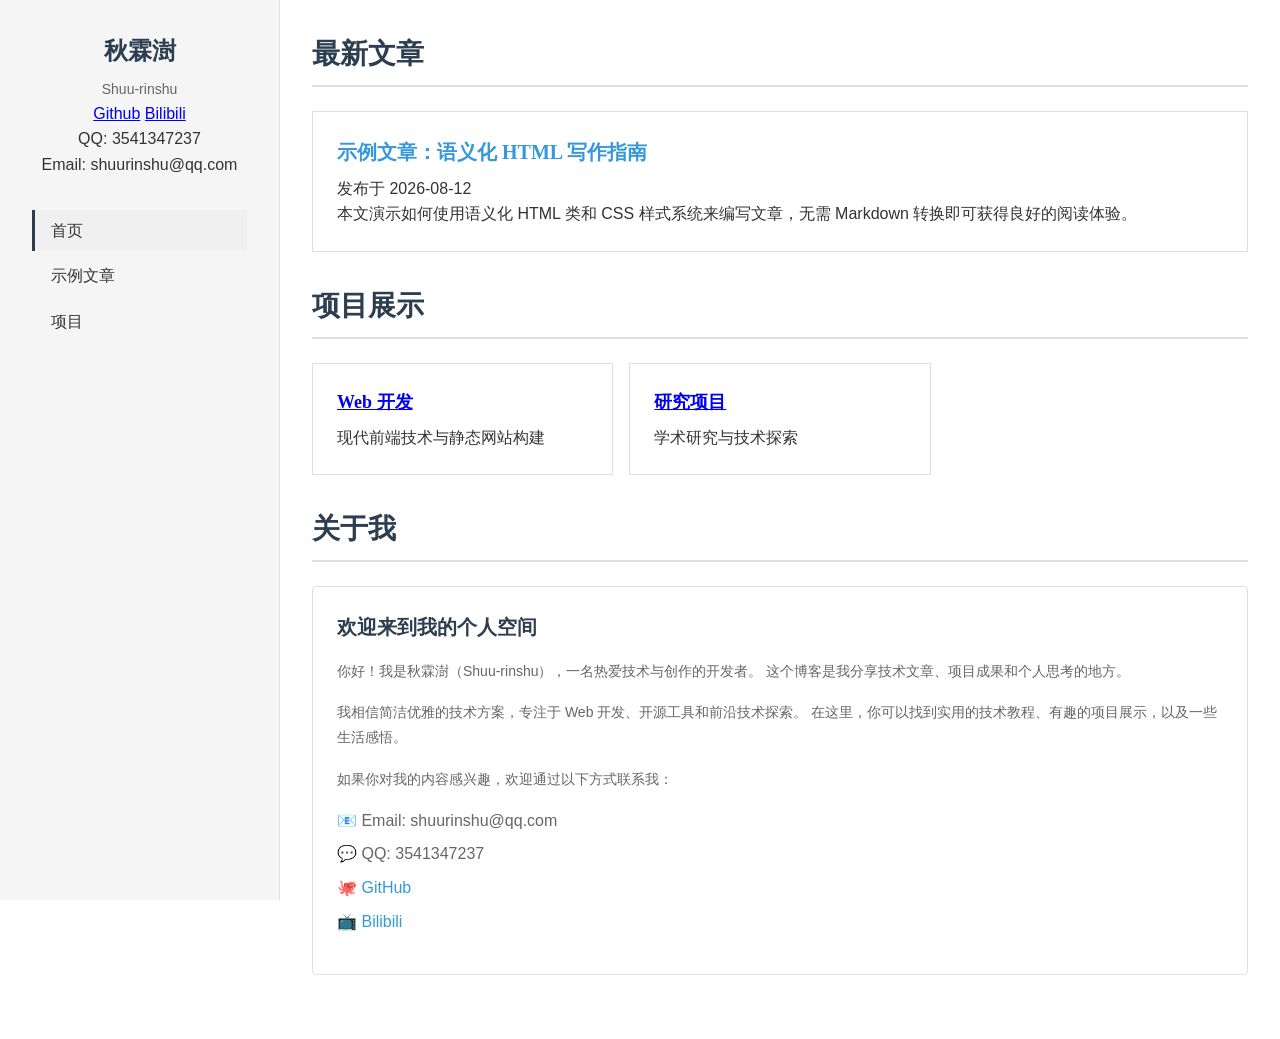
==== commit a4341589: "feat: 修复样式路径、添加图片样式、首页关于栏目、项目页二级分类系统 - 修复 articles/template.html 和 demo.html 中的 CSS 路径错误 (../css/ ->" ====
--- a/index.html
+++ b/index.html
@@ -52,6 +52,31 @@
                         <p>学术研究与技术探索</p>
                     </div>
                 </div>
+
+                <!-- 关于栏目 -->
+                <h2 class="section-title">关于我</h2>
+                <div class="about-section">
+                    <div class="about-card">
+                        <h3>欢迎来到我的个人空间</h3>
+                        <p class="about-text">
+                            你好！我是秋霖澍（Shuu-rinshu），一名热爱技术与创作的开发者。
+                            这个博客是我分享技术文章、项目成果和个人思考的地方。
+                        </p>
+                        <p class="about-text">
+                            我相信简洁优雅的技术方案，专注于 Web 开发、开源工具和前沿技术探索。
+                            在这里，你可以找到实用的技术教程、有趣的项目展示，以及一些生活感悟。
+                        </p>
+                        <p class="about-text">
+                            如果你对我的内容感兴趣，欢迎通过以下方式联系我：
+                        </p>
+                        <ul class="art-list about-links">
+                            <li>📧 Email: shuurinshu@qq.com</li>
+                            <li>💬 QQ: 3541347237</li>
+                            <li>🐙 <a href="https://github.com/AkirinShu" target="_blank">GitHub</a></li>
+                            <li>📺 <a href="https://space.bilibili.com/93628520" target="_blank">Bilibili</a></li>
+                        </ul>
+                    </div>
+                </div>
             </section>
         </main>
     </div>
--- a/styles/index.css
+++ b/styles/index.css
@@ -308,6 +308,9 @@
 .article-content img {
     max-width: 100%;
     height: auto;
+    border-radius: 4px;
+    box-shadow: 0 2px 8px rgba(0, 0, 0, 0.1);
+    margin: var(--spacing-md) 0;
 }
 
 .article-content table {
@@ -384,9 +387,41 @@
     margin-bottom: var(--spacing-xs);
 }
 
+/* 图片样式增强 */
 .art-image {
     max-width: 100%;
     height: auto;
+    margin: var(--spacing-md) 0;
+    border-radius: 4px;
+    box-shadow: 0 2px 8px rgba(0, 0, 0, 0.1);
+    display: block;
+}
+
+/* 图片居中 */
+.art-image-center {
+    display: block;
+    margin-left: auto;
+    margin-right: auto;
+}
+
+/* 图片带标题包装器 */
+.art-image-wrapper {
+    margin: var(--spacing-md) 0;
+}
+
+.art-image-caption {
+    text-align: center;
+    color: var(--color-text-secondary);
+    font-size: 13px;
+    margin-top: var(--spacing-sm);
+}
+
+/* 文章中的 img 标签样式 */
+.article-content img {
+    max-width: 100%;
+    height: auto;
+    border-radius: 4px;
+    box-shadow: 0 2px 8px rgba(0, 0, 0, 0.1);
     margin: var(--spacing-md) 0;
 }
 
@@ -405,6 +440,51 @@
 
 .art-table th {
     background-color: var(--color-bg-secondary);
+}
+
+/* 关于栏目样式 */
+.about-section {
+    margin-bottom: var(--spacing-xl);
+}
+
+.about-card {
+    background-color: var(--color-card-bg);
+    border: 1px solid var(--color-border);
+    padding: var(--spacing-lg);
+    border-radius: 4px;
+}
+
+.about-card h3 {
+    font-family: var(--font-title);
+    font-size: 20px;
+    color: var(--color-primary);
+    margin-bottom: var(--spacing-md);
+}
+
+.about-text {
+    color: var(--color-text-secondary);
+    font-size: 14px;
+    line-height: 1.8;
+    margin-bottom: var(--spacing-md);
+}
+
+.about-links {
+    list-style: none;
+    padding-left: 0;
+}
+
+.about-links li {
+    margin-bottom: var(--spacing-sm);
+    color: var(--color-text-secondary);
+}
+
+.about-links a {
+    color: var(--color-accent);
+    text-decoration: none;
+}
+
+.about-links a:hover {
+    text-decoration: underline;
 }
 
 /* 响应式设计 */
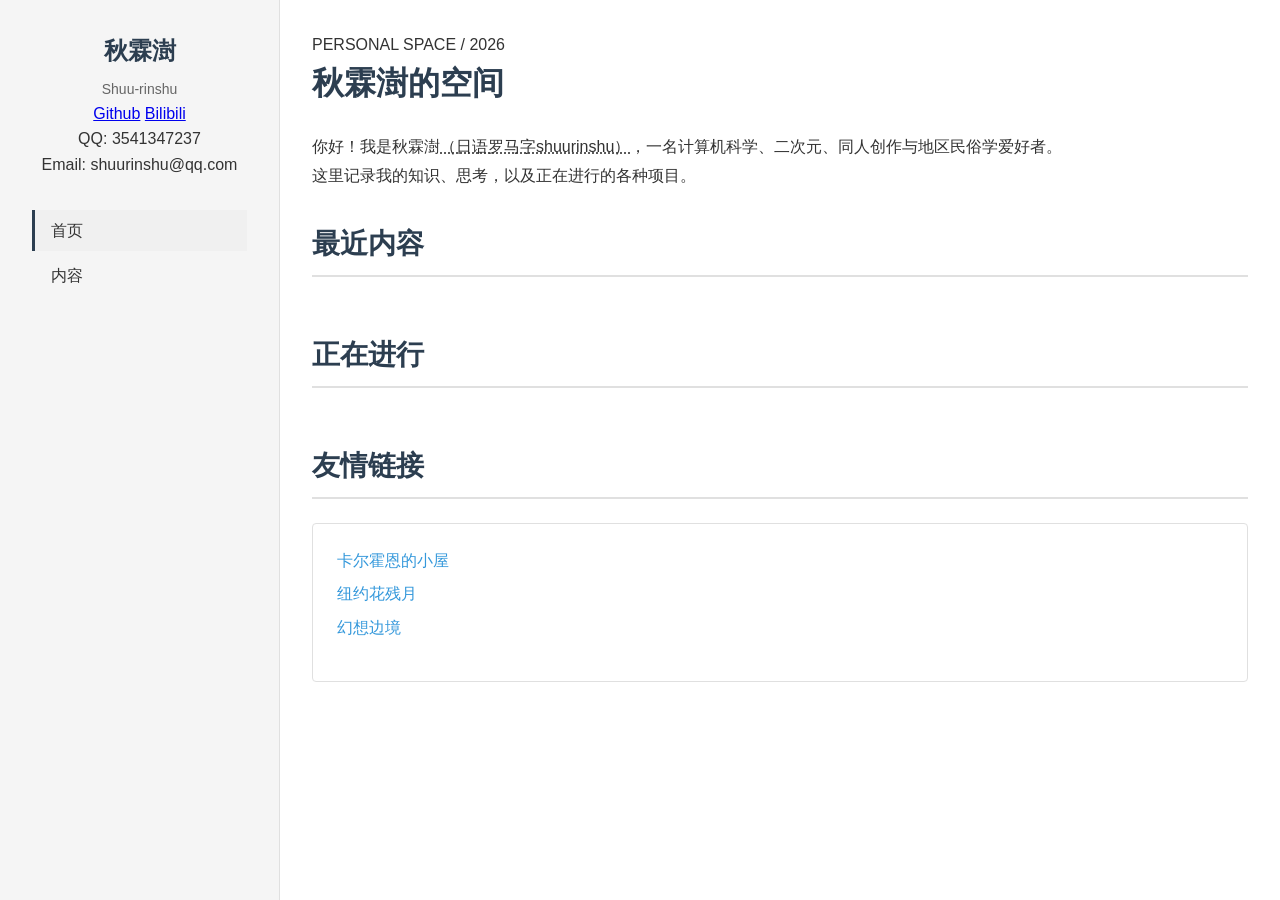
==== commit fbec0b72: "大改，可用了" ====
--- a/index.html
+++ b/index.html
@@ -3,82 +3,143 @@
 <head>
     <meta charset="UTF-8">
     <meta name="viewport" content="width=device-width, initial-scale=1.0">
-    <meta name="description" content="秋霖澍的个人博客 - 分享技术文章与项目成果">
+    <meta name="description" content="秋霖澍的个人博客">
     <title>秋霖澍的空间</title>
-    <link rel="stylesheet" href="styles/index.css">
+    <link rel="stylesheet" href="css/index.css">
 </head>
+
 <body>
-    <div class="container">
-        <!-- 左侧边栏 -->
-        <aside class="sidebar">
-            <div class="profile-section">
-                <h1 class="site-title">秋霖澍</h1>
-                <p class="bio">Shuu-rinshu</p>
-                <a href="https://github.com/AkirinShu">Github</a>
-                <a href="https://space.bilibili.com/93628520">Bilibili</a>
-                <p>QQ: 3541347237</p>
-                <p>Email: shuurinshu@qq.com</p>
+    
+<div class="container">
+
+    <aside class="sidebar">
+        <div class="profile-section">
+            <h1 class="site-title">秋霖澍</h1>
+            <p class="bio">Shuu-rinshu</p>
+            <a href="https://github.com/AkirinShu">Github</a>
+            <a href="https://space.bilibili.com/93628520">Bilibili</a>
+            <p>QQ: 3541347237</p>
+            <p>Email: shuurinshu@qq.com</p>
+        </div>
+
+        <nav class="main-nav">
+            <ul>
+                <li><a href="index.html" class="nav-link active">首页</a></li>
+                <li><a href="content.html" class="nav-link">内容</a></li>
+                <!-- <li><a href="projects.html" class="nav-link">项目</a></li> -->
+            </ul>
+        </nav>
+
+    </aside>
+
+    <main class="content">
+
+        <!-- 欢迎 -->
+        <section class="home-intro">
+            <p class="article-meta">PERSONAL SPACE / 2026</p>
+            <h2 class="art-title">秋霖澍的空间</h2>
+            <p class="art-text">你好！我是秋霖澍<abbr title="对于能够阅读中文网页的访客来说，不必标注汉字的英语发音">（日语罗马字shuurinshu）</abbr>，一名计算机科学、二次元、同人创作与地区民俗学爱好者。</p>
+            <p class="art-text">这里记录我的知识、思考，以及正在进行的各种项目。</p>
+        </section>
+
+        <!-- 最近内容 -->
+        <section>
+            <h2 class="section-title">最近内容</h2>
+            <div class="article-list">
+
+                <!-- <article class="article-card">
+                    <h3><a href="articles/demo2.html">为什么我要做江西东方社群平台</a></h3>
+                    <p class="meta">2026-08-13 · 思考</p>
+                    <p class="excerpt">从地区同人活动与社群生态出发，思考一个长期存在的地区性社群平台应该是什么样子。</p>
+                </article>
+
+                <article class="article-card">
+                    <h3><a href="articles/demo2.html">纯静态博客应该如何组织项目？</a></h3>
+                    <p class="meta">2026-08-13 · 网站</p>
+                    <p class="excerpt">文章、项目与长期实践并不是同一种内容，因此也不应该使用同一种信息结构。</p>
+                </article>
+
+                <article class="article-card">
+                    <h3><a href="articles/demo2.html">GitHub Pages 能不能成为真正的个人网站？</a></h3>
+
+                    <p class="meta">2026-08-12 · 技术</p>
+
+                    <p class="excerpt">从纯静态网站、HTML 内容组织以及后端需求几个方面重新考虑个人博客的实现方式。</p>
+                </article> -->
+
             </div>
-            
-            <nav class="main-nav">
-                <ul>
-                    <li><a href="index.html" class="nav-link active">首页</a></li>
-                    <li><a href="articles/demo.html" class="nav-link">示例文章</a></li>
-                    <li><a href="projects.html" class="nav-link">项目</a></li>
-                </ul>
-            </nav>
-        </aside>
+            <!-- <p><a href="content.html">查看全部内容 →</a></p> -->
+        </section>
 
-        <!-- 右侧内容区 -->
-        <main class="content">
-            <section class="view active">
-                <h2 class="section-title">最新文章</h2>
-                <div class="article-list">
-                    <article class="article-card">
-                        <h3><a href="articles/demo.html">示例文章：语义化 HTML 写作指南</a></h3>
-                        <p class="article-meta">发布于 2026-08-12</p>
-                        <p class="article-excerpt">本文演示如何使用语义化 HTML 类和 CSS 样式系统来编写文章，无需 Markdown 转换即可获得良好的阅读体验。</p>
-                    </article>
-                </div>
-                
-                <h2 class="section-title">项目展示</h2>
-                <div class="project-list">
-                    <div class="project-card">
-                        <h3><a href="projects.html#web-dev">Web 开发</a></h3>
-                        <p>现代前端技术与静态网站构建</p>
+        <!-- 当前项目 -->
+        <section>
+            <h2 class="section-title">正在进行</h2>
+            <div class="project-list">
+
+                <!-- <article class="project-card project-card-featured">
+                    <p class="project-status">开发中</p>
+                    <h3><a href="projects.html#jxth-community">江西东方社群网</a></h3>
+
+                    <p class="description">面向江西地区东方Project爱好者的社群平台，用于连接活动、创作者、作品与地区同人文化资料。</p>
+
+                    <div class="tags">
+                        <span class="tag">Web</span>
+                        <span class="tag">社区</span>
+                        <span class="tag">东方Project</span>
                     </div>
-                    <div class="project-card">
-                        <h3><a href="projects.html#research">研究项目</a></h3>
-                        <p>学术研究与技术探索</p>
+                </article>
+
+                <article class="project-card">
+                    <p class="project-status">研究中</p>
+
+                    <h3><a href="projects.html#jiangxi-folklore">江西地方文化资料整理</a></h3>
+
+                    <p class="description">对江西地方民俗、文化与互联网资料进行长期整理与记录。</p>
+
+                    <div class="tags">
+                        <span class="tag">研究</span>
+                        <span class="tag">资料整理</span>
                     </div>
+                </article> -->
+
+            </div>
+            <!-- <p><a href="projects.html">查看项目档案 →</a></p> -->
+        </section>
+
+        <!-- 关于 -->
+        <section>
+            <h2 class="section-title">友情链接</h2>
+            <div class="about-section">
+                <div class="about-card">
+                    <!-- <h3>秋霖澍的个人空间</h3>
+                    <p class="about-text">
+                        你好！我是秋霖澍（shuurinshu），
+                        一名计算机科学、二次元、同人创作与地区民俗学爱好者。
+                        （×1 成分复杂）
+                    </p>
+                    <p class="about-text">
+                        本站开放源代码：
+                        <a href="https://github.com/AkirinShu/akirinshu.github.io">Github</a>
+                    </p>
+
+                    <p class="about-text">友情链接</p> -->
+
+                    <ul class="art-list about-links">
+                        <li><a href="https://seikasahara.com">卡尔霍恩的小屋</a></li>
+                        <li><a href="https://newyorkhnt.com">纽约花残月</a></li>
+                        <li><a href="https://gensouedge.github.io">幻想边境</a>
+                        </li>
+                    </ul>
+
                 </div>
 
-                <!-- 关于栏目 -->
-                <h2 class="section-title">关于我</h2>
-                <div class="about-section">
-                    <div class="about-card">
-                        <h3>欢迎来到我的个人空间</h3>
-                        <p class="about-text">
-                            你好！我是秋霖澍（Shuu-rinshu），一名热爱技术与创作的开发者。
-                            这个博客是我分享技术文章、项目成果和个人思考的地方。
-                        </p>
-                        <p class="about-text">
-                            我相信简洁优雅的技术方案，专注于 Web 开发、开源工具和前沿技术探索。
-                            在这里，你可以找到实用的技术教程、有趣的项目展示，以及一些生活感悟。
-                        </p>
-                        <p class="about-text">
-                            如果你对我的内容感兴趣，欢迎通过以下方式联系我：
-                        </p>
-                        <ul class="art-list about-links">
-                            <li>📧 Email: shuurinshu@qq.com</li>
-                            <li>💬 QQ: 3541347237</li>
-                            <li>🐙 <a href="https://github.com/AkirinShu" target="_blank">GitHub</a></li>
-                            <li>📺 <a href="https://space.bilibili.com/93628520" target="_blank">Bilibili</a></li>
-                        </ul>
-                    </div>
-                </div>
-            </section>
-        </main>
-    </div>
+            </div>
+        </section>
+
+    </main>
+
+</div>
+
 </body>
-</html>
+
+</html>
--- a/css/index.css
+++ b/css/index.css
@@ -0,0 +1,817 @@
+/* CSS 变量定义 */
+:root {
+    --color-bg: #ffffff;
+    --color-bg-secondary: #f5f5f5;
+    --color-text: #333333;
+    --color-text-secondary: #666666;
+    --color-text-muted: #999999;
+    --color-border: #e0e0e0;
+    --color-primary: #2c3e50;
+    --color-primary-light: #34495e;
+    --color-accent: #3498db;
+    --color-card-bg: #ffffff;
+    --color-hover-bg: #f0f0f0;
+    
+    --font-title: "Noto Serif SC", "SimSun", "Songti SC", serif;
+    --font-body: -apple-system, BlinkMacSystemFont, "Segoe UI", Roboto, sans-serif;
+    
+    --spacing-xs: 4px;
+    --spacing-sm: 8px;
+    --spacing-md: 16px;
+    --spacing-lg: 24px;
+    --spacing-xl: 32px;
+}
+
+/* 基础样式重置 */
+* {
+    margin: 0;
+    padding: 0;
+    box-sizing: border-box;
+}
+
+body {
+    font-family: var(--font-body);
+    background-color: var(--color-bg);
+    color: var(--color-text);
+    line-height: 1.6;
+}
+
+/* 布局容器 */
+.container {
+    display: flex;
+    min-height: 100vh;
+    max-width: 1400px;
+    margin: 0 auto;
+}
+
+/* 左侧边栏 */
+.sidebar {
+    width: 280px;
+    background-color: var(--color-bg-secondary);
+    border-right: 1px solid var(--color-border);
+    padding: var(--spacing-xl);
+    position: fixed;
+    height: 100vh;
+    overflow-y: auto;
+}
+
+.profile-section {
+    text-align: center;
+    margin-bottom: var(--spacing-xl);
+}
+
+.avatar {
+    width: 120px;
+    height: 120px;
+    margin: 0 auto var(--spacing-md);
+    background-color: var(--color-border);
+    display: flex;
+    align-items: center;
+    justify-content: center;
+}
+
+.avatar-placeholder {
+    color: var(--color-text-muted);
+    font-size: 14px;
+}
+
+.site-title {
+    font-family: var(--font-title);
+    font-size: 24px;
+    color: var(--color-primary);
+    margin-bottom: var(--spacing-sm);
+}
+
+.bio {
+    color: var(--color-text-secondary);
+    font-size: 14px;
+}
+
+/* 导航菜单 */
+.main-nav ul {
+    list-style: none;
+}
+
+.main-nav li {
+    margin-bottom: var(--spacing-xs);
+}
+
+.nav-link {
+    display: block;
+    padding: var(--spacing-sm) var(--spacing-md);
+    color: var(--color-text);
+    text-decoration: none;
+    border-left: 3px solid transparent;
+}
+
+.nav-link:hover,
+.nav-link.active {
+    background-color: var(--color-hover-bg);
+    border-left-color: var(--color-primary);
+}
+
+/* 右侧内容区 */
+.content {
+    flex: 1;
+    margin-left: 280px;
+    padding: var(--spacing-xl);
+}
+
+.view {
+    display: none;
+}
+
+.view.active {
+    display: block;
+}
+
+.section-title {
+    font-family: var(--font-title);
+    font-size: 28px;
+    color: var(--color-primary);
+    margin-bottom: var(--spacing-lg);
+    padding-bottom: var(--spacing-sm);
+    border-bottom: 2px solid var(--color-border);
+}
+
+/* 文章列表 */
+.article-list {
+    display: grid;
+    gap: var(--spacing-md);
+    margin-bottom: var(--spacing-xl);
+}
+
+.article-card {
+    background-color: var(--color-card-bg);
+    border: 1px solid var(--color-border);
+    padding: var(--spacing-lg);
+}
+
+.article-card h3 {
+    font-family: var(--font-title);
+    font-size: 20px;
+    color: var(--color-primary);
+    margin-bottom: var(--spacing-sm);
+}
+
+.article-card .meta {
+    color: var(--color-text-muted);
+    font-size: 13px;
+    margin-bottom: var(--spacing-sm);
+}
+
+.article-card .excerpt {
+    color: var(--color-text-secondary);
+    font-size: 14px;
+}
+
+.article-card a {
+    color: var(--color-accent);
+    text-decoration: none;
+}
+
+.article-card a:hover {
+    text-decoration: underline;
+}
+
+/* 项目列表 */
+.project-list {
+    display: grid;
+    grid-template-columns: repeat(auto-fill, minmax(280px, 1fr));
+    gap: var(--spacing-md);
+    margin-bottom: var(--spacing-xl);
+}
+
+.project-card {
+    background-color: var(--color-card-bg);
+    border: 1px solid var(--color-border);
+    padding: var(--spacing-lg);
+}
+
+.project-card h3 {
+    font-family: var(--font-title);
+    font-size: 18px;
+    color: var(--color-primary);
+    margin-bottom: var(--spacing-sm);
+}
+
+.project-card .description {
+    color: var(--color-text-secondary);
+    font-size: 14px;
+    margin-bottom: var(--spacing-sm);
+}
+
+.project-card .tags {
+    display: flex;
+    flex-wrap: wrap;
+    gap: var(--spacing-xs);
+}
+
+.tag {
+    background-color: var(--color-bg-secondary);
+    color: var(--color-text-secondary);
+    padding: 2px var(--spacing-sm);
+    font-size: 12px;
+}
+
+/* 项目分类视图 */
+.projects-container {
+    display: flex;
+    gap: var(--spacing-lg);
+}
+
+.project-categories {
+    width: 200px;
+    flex-shrink: 0;
+}
+
+.category-item {
+    padding: var(--spacing-sm) var(--spacing-md);
+    cursor: pointer;
+    border-left: 3px solid transparent;
+}
+
+.category-item:hover,
+.category-item.active {
+    background-color: var(--color-hover-bg);
+    border-left-color: var(--color-primary);
+}
+
+.project-detail {
+    flex: 1;
+}
+
+/* 文章阅读页 */
+.back-btn {
+    background: none;
+    border: 1px solid var(--color-border);
+    padding: var(--spacing-sm) var(--spacing-md);
+    cursor: pointer;
+    margin-bottom: var(--spacing-lg);
+    color: var(--color-text-secondary);
+}
+
+.back-btn:hover {
+    background-color: var(--color-hover-bg);
+}
+
+.article-content {
+    font-family: var(--font-body);
+    line-height: 1.8;
+}
+
+.article-content h1,
+.article-content h2,
+.article-content h3,
+.article-content h4 {
+    font-family: var(--font-title);
+    color: var(--color-primary);
+    margin: var(--spacing-xl) 0 var(--spacing-md);
+}
+
+.article-content p {
+    margin-bottom: var(--spacing-md);
+}
+
+.article-content code {
+    background-color: var(--color-bg-secondary);
+    padding: 2px var(--spacing-xs);
+    font-family: "Courier New", monospace;
+    font-size: 14px;
+}
+
+.article-content pre {
+    background-color: var(--color-bg-secondary);
+    padding: var(--spacing-md);
+    overflow-x: auto;
+    margin-bottom: var(--spacing-md);
+}
+
+.article-content pre code {
+    background: none;
+    padding: 0;
+}
+
+.article-content blockquote {
+    border-left: 4px solid var(--color-border);
+    padding-left: var(--spacing-md);
+    color: var(--color-text-secondary);
+    margin: var(--spacing-md) 0;
+}
+
+.article-content ul,
+.article-content ol {
+    margin-bottom: var(--spacing-md);
+    padding-left: var(--spacing-lg);
+}
+
+.article-content img {
+    max-width: 100%;
+    height: auto;
+    border-radius: 4px;
+    box-shadow: 0 2px 8px rgba(0, 0, 0, 0.1);
+    margin: var(--spacing-md) 0;
+}
+
+.article-content table {
+    width: 100%;
+    border-collapse: collapse;
+    margin-bottom: var(--spacing-md);
+}
+
+.article-content th,
+.article-content td {
+    border: 1px solid var(--color-border);
+    padding: var(--spacing-sm);
+    text-align: left;
+}
+
+.article-content th {
+    background-color: var(--color-bg-secondary);
+}
+
+/* 语义化写作样式类 (art-*) - 让写 HTML 像写 Markdown 一样简单 */
+.art-title {
+    font-family: var(--font-title);
+    font-size: 32px;
+    color: var(--color-primary);
+    margin-bottom: var(--spacing-lg);
+}
+
+.art-subtitle {
+    font-family: var(--font-title);
+    font-size: 24px;
+    color: var(--color-primary-light);
+    margin: var(--spacing-xl) 0 var(--spacing-md);
+}
+
+.art-text {
+    /* margin-bottom: var(--spacing-md); */
+    line-height: 1.8;
+}
+
+.art-code {
+    background-color: var(--color-bg-secondary);
+    padding: 2px var(--spacing-xs);
+    font-family: "Courier New", monospace;
+    font-size: 14px;
+}
+
+.art-code-block {
+    background-color: var(--color-bg-secondary);
+    padding: var(--spacing-md);
+    overflow-x: auto;
+    margin-bottom: var(--spacing-md);
+}
+
+.art-code-block code {
+    background: none;
+    padding: 0;
+    font-family: "Courier New", monospace;
+    font-size: 14px;
+}
+
+.art-quote {
+    border-left: 4px solid var(--color-border);
+    padding-left: var(--spacing-md);
+    color: var(--color-text-secondary);
+    margin: var(--spacing-md) 0;
+}
+
+.art-list {
+    margin-bottom: var(--spacing-md);
+    padding-left: var(--spacing-lg);
+}
+
+.art-list li {
+    margin-bottom: var(--spacing-xs);
+}
+
+/* 图片样式增强 */
+.art-image {
+    max-width: 100%;
+    height: auto;
+    margin: var(--spacing-md) 0;
+    border-radius: 4px;
+    box-shadow: 0 2px 8px rgba(0, 0, 0, 0.1);
+    display: block;
+}
+
+/* 图片居中 */
+.art-image-center {
+    display: block;
+    margin-left: auto;
+    margin-right: auto;
+}
+
+/* 图片带标题包装器 */
+.art-image-wrapper {
+    margin: var(--spacing-md) 0;
+}
+
+.art-image-caption {
+    text-align: center;
+    color: var(--color-text-secondary);
+    font-size: 13px;
+    margin-top: var(--spacing-sm);
+}
+
+/* 文章中的 img 标签样式 */
+.article-content img {
+    max-width: 100%;
+    height: auto;
+    border-radius: 4px;
+    box-shadow: 0 2px 8px rgba(0, 0, 0, 0.1);
+    margin: var(--spacing-md) 0;
+}
+
+.art-table {
+    width: 100%;
+    border-collapse: collapse;
+    margin-bottom: var(--spacing-md);
+}
+
+.art-table th,
+.art-table td {
+    border: 1px solid var(--color-border);
+    padding: var(--spacing-sm);
+    text-align: left;
+}
+
+.art-table th {
+    background-color: var(--color-bg-secondary);
+}
+
+/* 关于栏目样式 */
+.about-section {
+    margin-bottom: var(--spacing-xl);
+}
+
+.about-card {
+    background-color: var(--color-card-bg);
+    border: 1px solid var(--color-border);
+    padding: var(--spacing-lg);
+    border-radius: 4px;
+}
+
+.about-card h3 {
+    font-family: var(--font-title);
+    font-size: 20px;
+    color: var(--color-primary);
+    margin-bottom: var(--spacing-md);
+}
+
+.about-text {
+    color: var(--color-text-secondary);
+    font-size: 14px;
+    line-height: 1.8;
+    /* margin-bottom: var(--spacing-md); */
+}
+
+.about-links {
+    list-style: none;
+    padding-left: 0;
+}
+
+.about-links li {
+    margin-bottom: var(--spacing-sm);
+    color: var(--color-text-secondary);
+}
+
+.about-links a {
+    color: var(--color-accent);
+    text-decoration: none;
+}
+
+.about-links a:hover {
+    text-decoration: underline;
+}
+
+/* 响应式设计 */
+@media (max-width: 768px) {
+    .container {
+        flex-direction: column;
+    }
+    
+    .sidebar {
+        width: 100%;
+        height: auto;
+        position: relative;
+        border-right: none;
+        border-bottom: 1px solid var(--color-border);
+    }
+    
+    .content {
+        margin-left: 0;
+    }
+    
+    .projects-container {
+        flex-direction: column;
+    }
+    
+    .project-categories {
+        width: 100%;
+    }
+}
+/* =========================================
+   首页 / 内容 / 项目扩展
+   ========================================= */
+
+
+/* 首页介绍 */
+
+.home-intro {
+    max-width: 760px;
+    margin-bottom: var(--spacing-xl);
+}
+
+
+/* 项目状态 */
+
+.project-status {
+    display: inline-block;
+    color: var(--color-text-secondary);
+    font-size: 13px;
+    margin-bottom: var(--spacing-sm);
+}
+
+.project-status::before {
+    content: "●";
+    margin-right: 6px;
+    color: var(--color-accent);
+}
+
+
+/* 项目卡片增强 */
+
+.project-card-large {
+    padding: var(--spacing-xl);
+}
+
+.project-card-featured {
+    border-left: 4px solid var(--color-primary);
+}
+
+.project-card-header {
+    display: flex;
+    align-items: center;
+    justify-content: space-between;
+    gap: var(--spacing-md);
+    margin-bottom: var(--spacing-md);
+}
+
+.project-card-header .article-meta {
+    margin: 0;
+}
+
+.project-card h3 a {
+    color: var(--color-primary);
+    text-decoration: none;
+}
+
+.project-card h3 a:hover {
+    color: var(--color-accent);
+}
+
+
+/* 项目状态标签 */
+
+.project-status {
+    font-size: 13px;
+    color: var(--color-text-secondary);
+}
+
+.status-active::before {
+    color: #4a9;
+}
+
+.status-research::before {
+    color: #c89;
+}
+
+
+/* 项目基本信息 */
+
+.project-info {
+    display: flex;
+    flex-wrap: wrap;
+    gap: var(--spacing-lg);
+    margin: var(--spacing-lg) 0;
+    padding: var(--spacing-md) 0;
+    border-top: 1px solid var(--color-border);
+    border-bottom: 1px solid var(--color-border);
+}
+
+.project-info div {
+    display: flex;
+    flex-direction: column;
+    gap: 2px;
+}
+
+.project-info span {
+    color: var(--color-text-muted);
+    font-size: 12px;
+}
+
+.project-info strong {
+    color: var(--color-text);
+    font-size: 14px;
+    font-weight: normal;
+}
+
+.project-link {
+    margin-top: var(--spacing-md);
+}
+
+.project-link a {
+    color: var(--color-accent);
+    text-decoration: none;
+}
+
+.project-link a:hover {
+    text-decoration: underline;
+}
+
+
+/* 内容分类 */
+
+.content-filter {
+    display: flex;
+    flex-wrap: wrap;
+    gap: var(--spacing-xs);
+    margin-bottom: var(--spacing-xl);
+    border-bottom: 1px solid var(--color-border);
+}
+
+.filter-item {
+    display: block;
+    padding: var(--spacing-sm) var(--spacing-md);
+    color: var(--color-text-secondary);
+    text-decoration: none;
+    border-bottom: 3px solid transparent;
+}
+
+.filter-item:hover,
+.filter-item.active {
+    color: var(--color-primary);
+    background-color: var(--color-hover-bg);
+    border-bottom-color: var(--color-primary);
+}
+
+
+/* 内容类型 */
+
+.content-type {
+    display: inline-block;
+    margin-bottom: var(--spacing-sm);
+    color: var(--color-text-muted);
+    font-size: 12px;
+}
+
+.content-type::before {
+    content: "/";
+    margin-right: 4px;
+    color: var(--color-border);
+}
+
+
+/* 归档统计 */
+
+.archive-summary {
+    display: grid;
+    grid-template-columns: repeat(4, 1fr);
+    gap: var(--spacing-md);
+    margin-bottom: var(--spacing-xl);
+}
+
+.archive-item {
+    display: flex;
+    flex-direction: column;
+    padding: var(--spacing-lg);
+    border: 1px solid var(--color-border);
+    background-color: var(--color-card-bg);
+}
+
+.archive-item strong {
+    font-family: var(--font-title);
+    font-size: 28px;
+    color: var(--color-primary);
+}
+
+.archive-item span {
+    color: var(--color-text-secondary);
+    font-size: 13px;
+}
+
+
+/* 项目档案 */
+
+.project-dossier {
+    margin-bottom: 64px;
+    padding-bottom: var(--spacing-xl);
+    border-bottom: 1px solid var(--color-border);
+}
+
+.project-dossier:last-child {
+    border-bottom: none;
+}
+
+
+/* 项目时间线 */
+
+.project-timeline {
+    margin: var(--spacing-lg) 0 var(--spacing-xl);
+    border-left: 1px solid var(--color-border);
+}
+
+.timeline-item {
+    display: flex;
+    gap: var(--spacing-md);
+    position: relative;
+    padding: 0 0 var(--spacing-lg) var(--spacing-lg);
+}
+
+.timeline-item:last-child {
+    padding-bottom: 0;
+}
+
+.timeline-item > span {
+    position: absolute;
+    left: -17px;
+    top: 0;
+
+    width: 32px;
+    height: 32px;
+
+    display: flex;
+    align-items: center;
+    justify-content: center;
+
+    background-color: var(--color-bg);
+    border: 1px solid var(--color-border);
+
+    color: var(--color-text-muted);
+    font-size: 11px;
+}
+
+.timeline-item strong {
+    display: block;
+    margin-bottom: var(--spacing-xs);
+    color: var(--color-primary);
+    font-family: var(--font-title);
+}
+
+.timeline-item p {
+    margin: 0;
+    color: var(--color-text-secondary);
+    font-size: 14px;
+}
+
+
+/* 项目页面中的项目卡片 */
+
+.project-detail .project-list {
+    margin-bottom: var(--spacing-xl);
+}
+
+.project-detail .project-card {
+    min-height: 120px;
+}
+
+
+/* 项目链接定位后的视觉状态 */
+
+.project-dossier:target {
+    scroll-margin-top: var(--spacing-xl);
+}
+
+
+/* 移动端 */
+
+@media (max-width: 768px) {
+
+    .archive-summary {
+        grid-template-columns: repeat(2, 1fr);
+    }
+
+    .project-card-header {
+        align-items: flex-start;
+        flex-direction: column;
+        gap: var(--spacing-xs);
+    }
+
+    .project-info {
+        gap: var(--spacing-md);
+    }
+
+    .content-filter {
+        overflow-x: auto;
+        flex-wrap: nowrap;
+    }
+
+    .filter-item {
+        white-space: nowrap;
+    }
+
+}
+
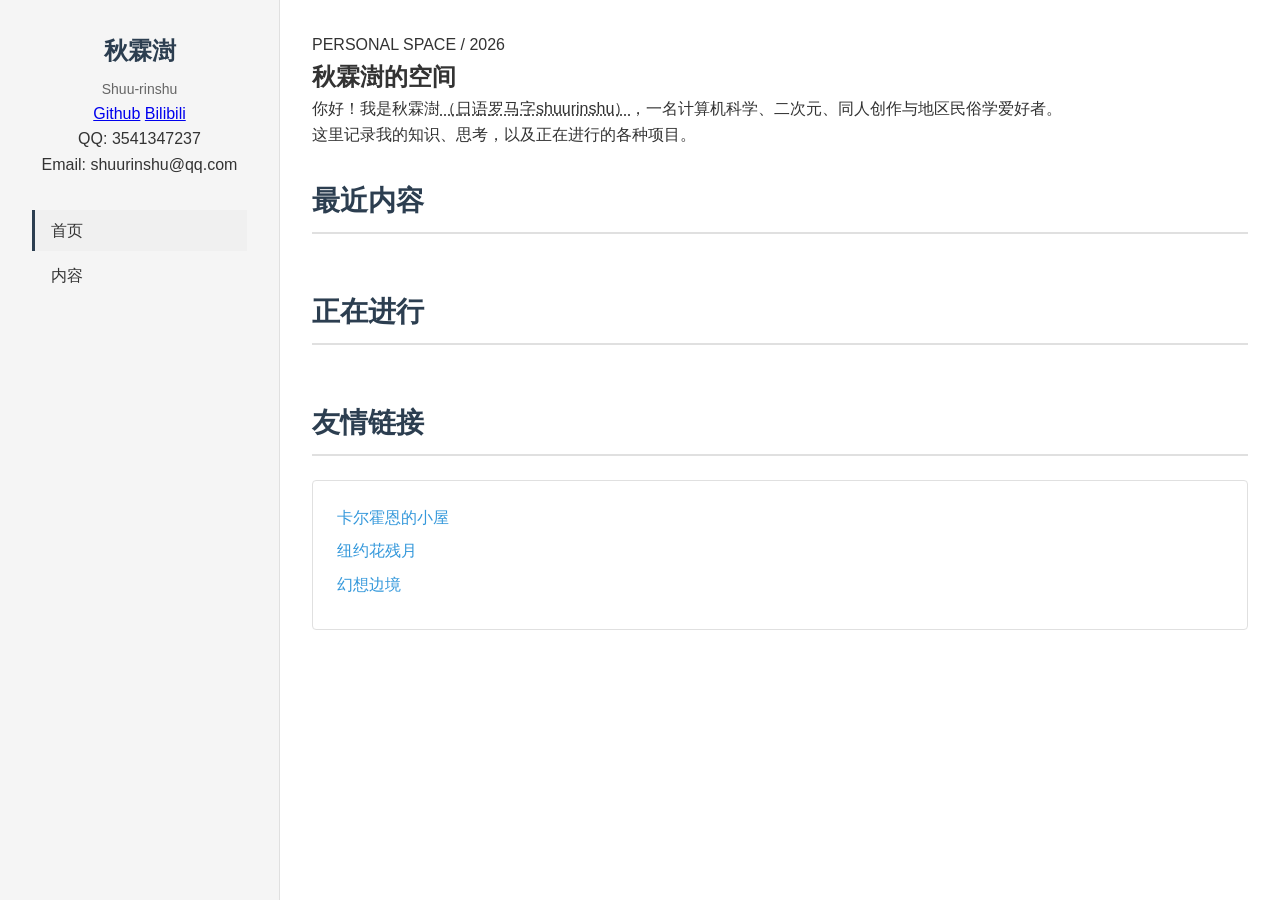
==== commit 2729f955: "完善网页设计，现在完全可用了" ====
--- a/index.html
+++ b/index.html
@@ -125,9 +125,9 @@
                     <p class="about-text">友情链接</p> -->
 
                     <ul class="art-list about-links">
-                        <li><a href="https://seikasahara.com">卡尔霍恩的小屋</a></li>
-                        <li><a href="https://newyorkhnt.com">纽约花残月</a></li>
-                        <li><a href="https://gensouedge.github.io">幻想边境</a>
+                        <li><a href="https://seikasahara.com" target="_blank">卡尔霍恩的小屋</a></li>
+                        <li><a href="https://newyorkhnt.com" target="_blank">纽约花残月</a></li>
+                        <li><a href="https://gensouedge.github.io" target="_blank">幻想边境</a>
                         </li>
                     </ul>
 
--- a/css/index.css
+++ b/css/index.css
@@ -1,26 +1,5 @@
-/* CSS 变量定义 */
-:root {
-    --color-bg: #ffffff;
-    --color-bg-secondary: #f5f5f5;
-    --color-text: #333333;
-    --color-text-secondary: #666666;
-    --color-text-muted: #999999;
-    --color-border: #e0e0e0;
-    --color-primary: #2c3e50;
-    --color-primary-light: #34495e;
-    --color-accent: #3498db;
-    --color-card-bg: #ffffff;
-    --color-hover-bg: #f0f0f0;
-    
-    --font-title: "Noto Serif SC", "SimSun", "Songti SC", serif;
-    --font-body: -apple-system, BlinkMacSystemFont, "Segoe UI", Roboto, sans-serif;
-    
-    --spacing-xs: 4px;
-    --spacing-sm: 8px;
-    --spacing-md: 16px;
-    --spacing-lg: 24px;
-    --spacing-xl: 32px;
-}
+/* CSS 变量定义 - 已移至 variables.css */
+@import url('variables.css');
 
 /* 基础样式重置 */
 * {
@@ -331,7 +310,7 @@
 }
 
 /* 语义化写作样式类 (art-*) - 让写 HTML 像写 Markdown 一样简单 */
-.art-title {
+/* .art-title {
     font-family: var(--font-title);
     font-size: 32px;
     color: var(--color-primary);
@@ -346,7 +325,6 @@
 }
 
 .art-text {
-    /* margin-bottom: var(--spacing-md); */
     line-height: 1.8;
 }
 
@@ -387,7 +365,7 @@
     margin-bottom: var(--spacing-xs);
 }
 
-/* 图片样式增强 */
+/* 图片样式增强 
 .art-image {
     max-width: 100%;
     height: auto;
@@ -397,14 +375,14 @@
     display: block;
 }
 
-/* 图片居中 */
+/* 图片居中 
 .art-image-center {
     display: block;
     margin-left: auto;
     margin-right: auto;
 }
 
-/* 图片带标题包装器 */
+/* 图片带标题包装器 
 .art-image-wrapper {
     margin: var(--spacing-md) 0;
 }
@@ -416,7 +394,7 @@
     margin-top: var(--spacing-sm);
 }
 
-/* 文章中的 img 标签样式 */
+/* 文章中的 img 标签样式 
 .article-content img {
     max-width: 100%;
     height: auto;
@@ -440,7 +418,7 @@
 
 .art-table th {
     background-color: var(--color-bg-secondary);
-}
+} */
 
 /* 关于栏目样式 */
 .about-section {
